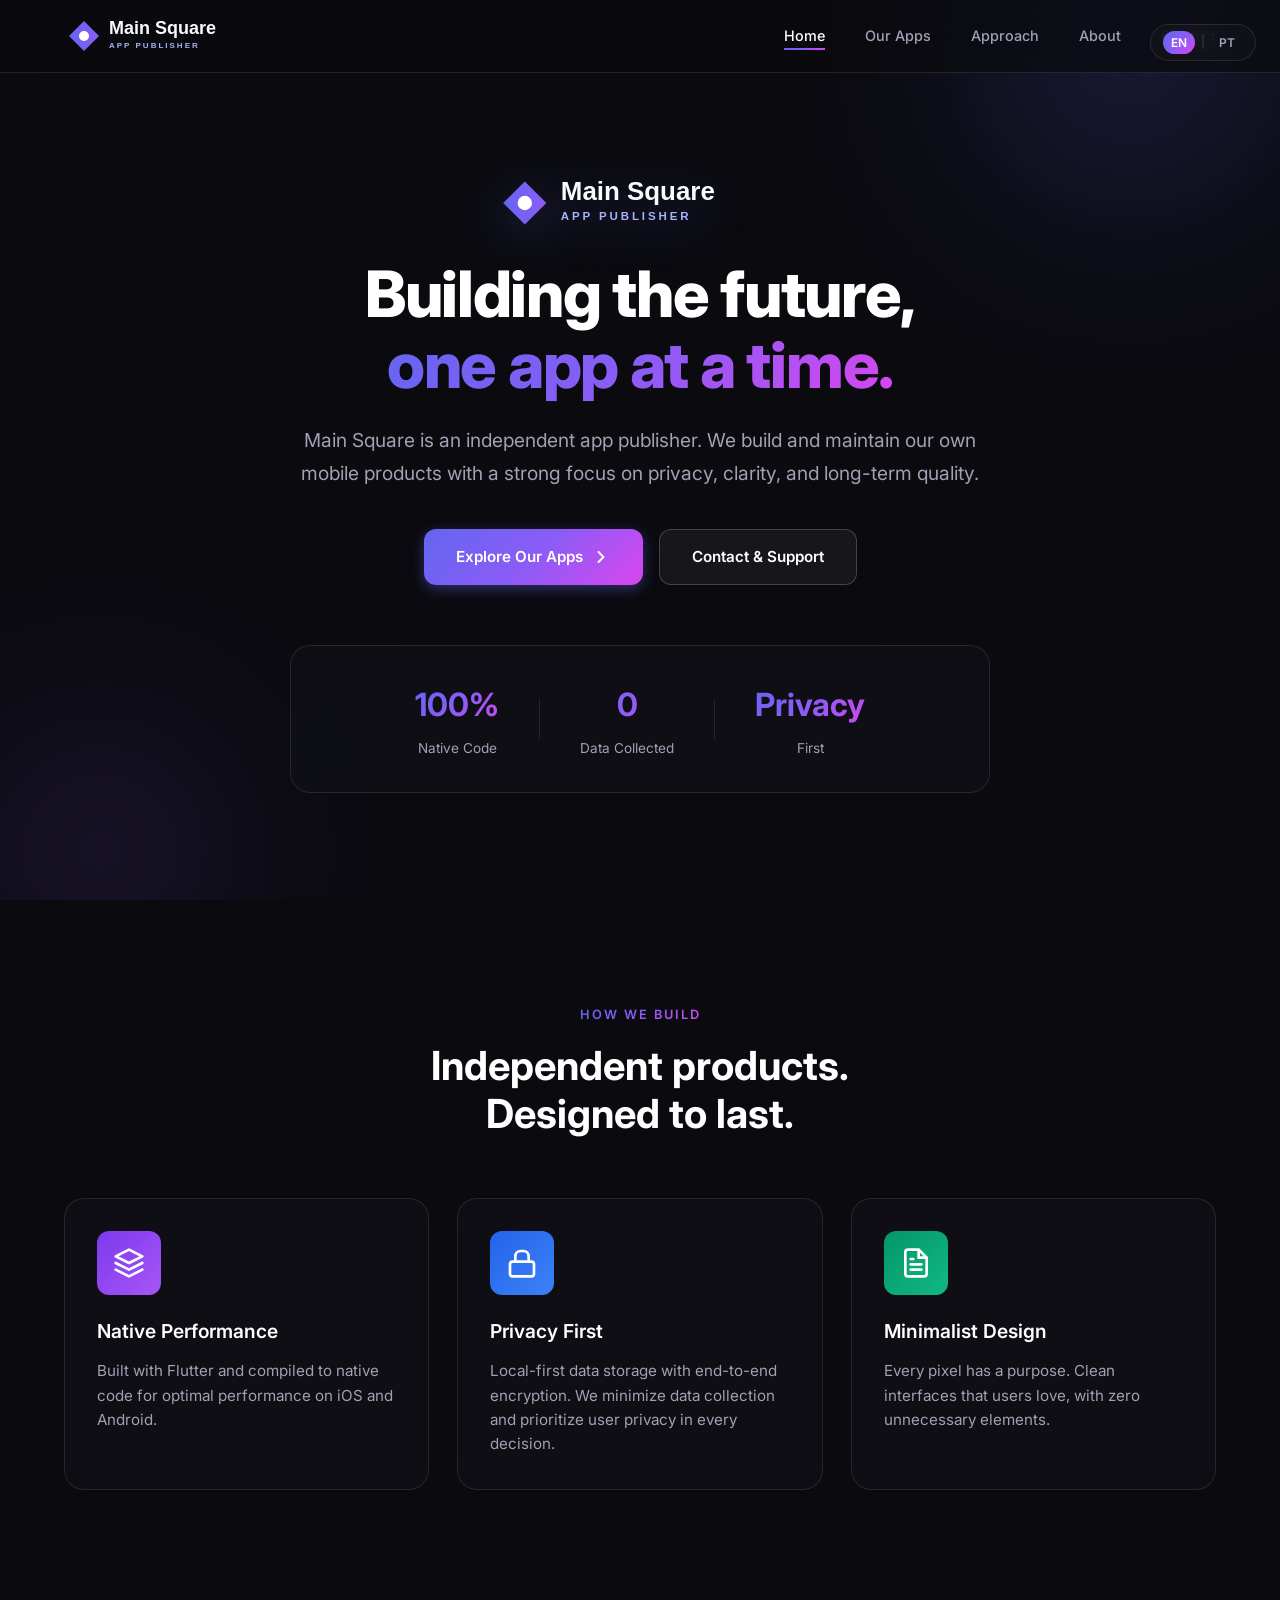
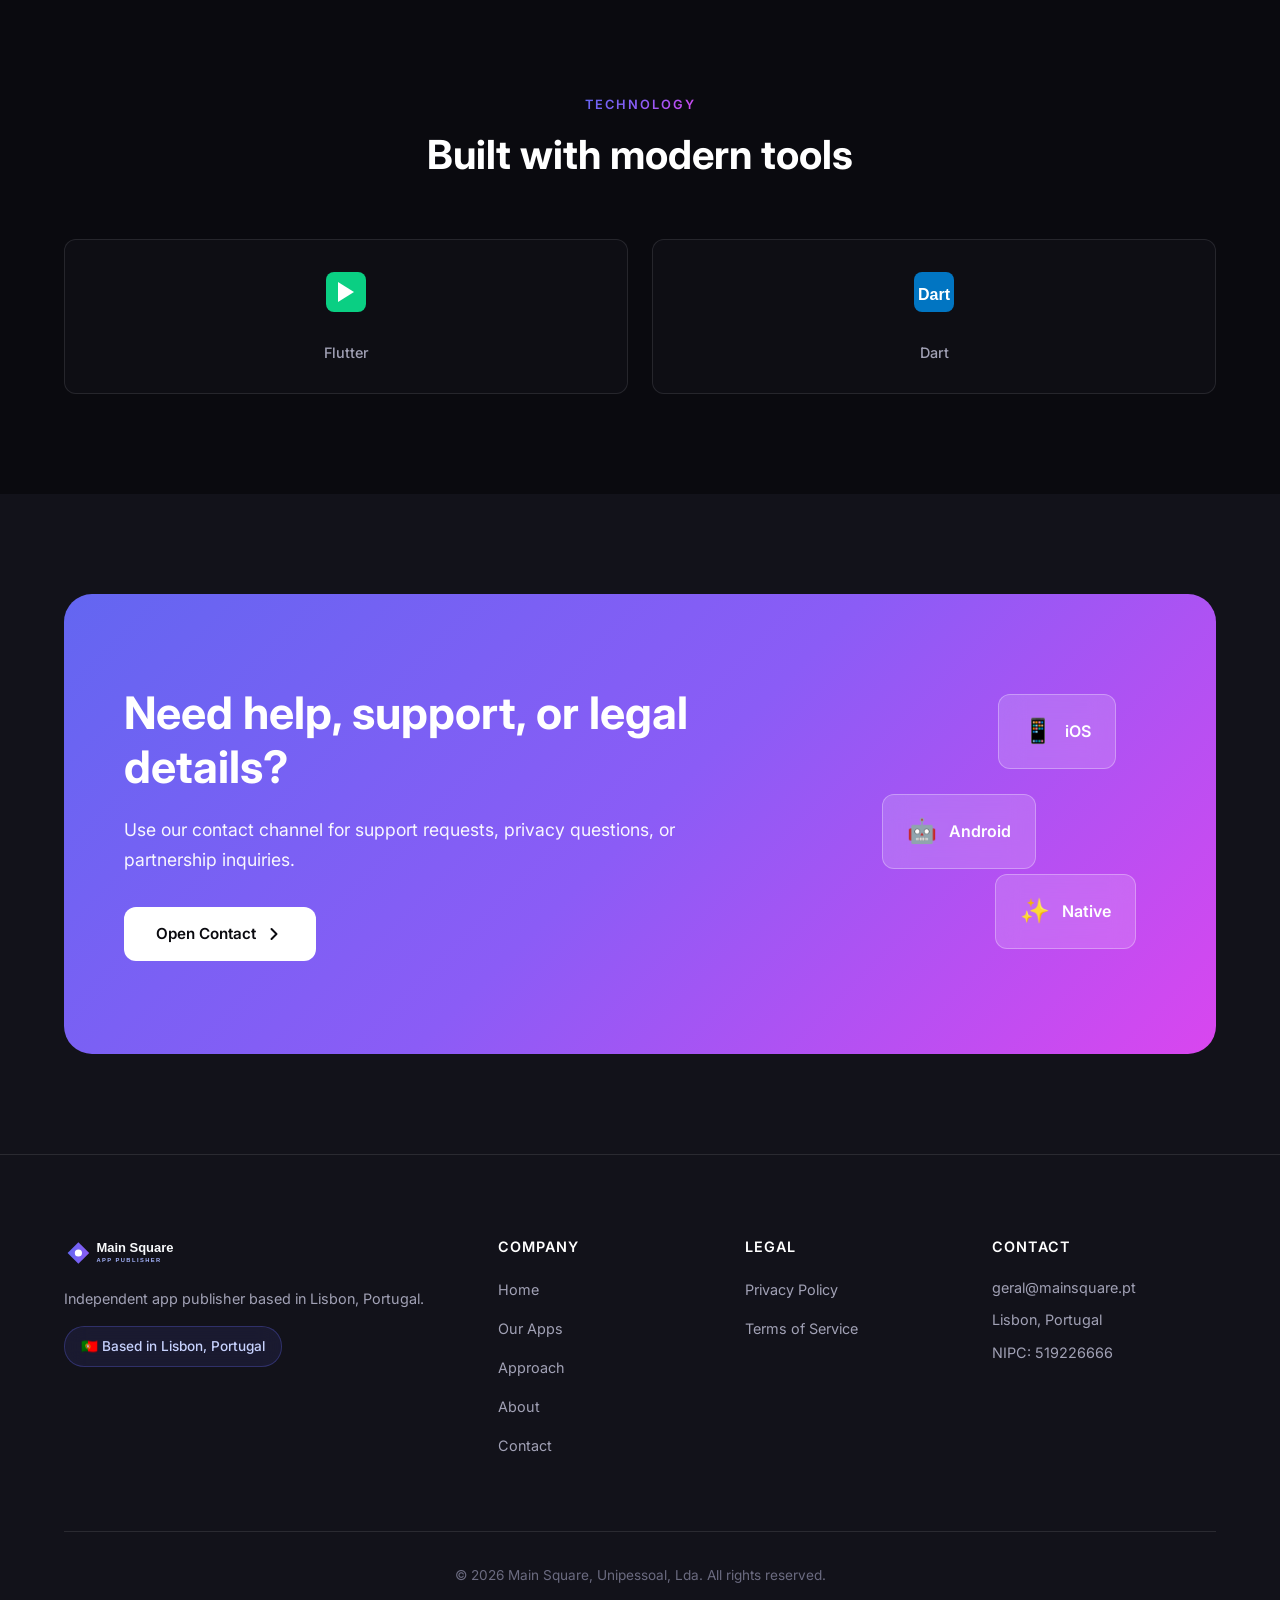
==== index.html @ bd737f6e "Fix homepage accuracy: relocate Lisboa badge to footer, update to Flutter tech stack, revise privacy" ====
<!DOCTYPE html>
<html lang="en">
<head>
    <meta charset="UTF-8">
    <meta name="viewport" content="width=device-width, initial-scale=1.0">
    <meta name="description" content="Main Square — Independent app publisher based in Portugal, creating mobile apps for iOS and Android.">
    <title>Main Square — Mobile Software Studio</title>
    <link rel="stylesheet" href="css/style.css">
    <link rel="preconnect" href="https://fonts.googleapis.com">
    <link rel="preconnect" href="https://fonts.gstatic.com" crossorigin>
    <link href="https://fonts.googleapis.com/css2?family=Inter:wght@300;400;500;600;700;800;900&display=swap" rel="stylesheet">
    <link rel="icon" type="image/svg+xml" href="assets/favicon.svg">
</head>
<body>
    <!-- Language Toggle -->
    <div id="lang-toggle" class="lang-toggle">
        <button id="btn-en" class="lang-btn active" onclick="setLang('en')">EN</button>
        <span class="lang-sep">|</span>
        <button id="btn-pt" class="lang-btn" onclick="setLang('pt')">PT</button>
    </div>

    <!-- Navigation -->
    <nav id="navbar" class="navbar">
        <div class="nav-container">
            <a href="index.html" class="nav-logo">
                <img src="assets/logo.svg" alt="Main Square" class="logo-img">
            </a>
            <button class="nav-menu-btn" id="navMenuBtn" aria-label="Toggle menu">
                <span></span><span></span><span></span>
            </button>
            <ul class="nav-links" id="navLinks">
                <li><a href="index.html" class="active" data-en="Home" data-pt="Início">Home</a></li>
                <li><a href="apps.html" data-en="Our Apps" data-pt="Aplicações">Our Apps</a></li>
                <li><a href="services.html" data-en="Approach" data-pt="Abordagem">Approach</a></li>
                <li><a href="about.html" data-en="About" data-pt="Sobre">About</a></li>
                <li><a href="contact.html" data-en="Contact" data-pt="Contacto">Contact</a></li>
            </ul>
        </div>
    </nav>

    <!-- Hero Section -->
    <section class="hero">
        <div class="hero-bg">
            <div class="gradient-orb orb-1"></div>
            <div class="gradient-orb orb-2"></div>
            <div class="gradient-mesh"></div>
        </div>
        <div class="container hero-container">
            <div class="hero-content">
                <div class="hero-brand">
                    <img src="assets/logo.svg" alt="Main Square">
                </div>
                <h1 class="hero-title">
                    <span data-en="Building the future," data-pt="Construímos o futuro,">Building the future,</span><br>
                    <span class="gradient-text" data-en="one app at a time." data-pt="uma app de cada vez.">one app at a time.</span>
                </h1>
                <p class="hero-subtitle" data-en="Main Square is an independent app publisher. We build and maintain our own mobile products with a strong focus on privacy, clarity, and long-term quality." data-pt="A Main Square é uma publicadora independente de aplicações. Criamos e mantemos os nossos próprios produtos mobile com foco em privacidade, clareza e qualidade a longo prazo.">Main Square is an independent app publisher. We build and maintain our own mobile products with a strong focus on privacy, clarity, and long-term quality.</p>
                <div class="hero-cta">
                    <a href="apps.html" class="btn btn-primary">
                        <span data-en="Explore Our Apps" data-pt="Ver Aplicações">Explore Our Apps</span>
                        <svg width="20" height="20" viewBox="0 0 20 20" fill="none">
                            <path d="M7.5 15L12.5 10L7.5 5" stroke="currentColor" stroke-width="2" stroke-linecap="round" stroke-linejoin="round"/>
                        </svg>
                    </a>
                    <a href="contact.html" class="btn btn-secondary" data-en="Contact & Support" data-pt="Contacto e Suporte">Contact & Support</a>
                </div>
                <div class="hero-stats">
                    <div class="stat-item">
                        <div class="stat-number">100%</div>
                        <div class="stat-label" data-en="Native Code" data-pt="Código Nativo">Native Code</div>
                    </div>
                    <div class="stat-divider"></div>
                    <div class="stat-item">
                        <div class="stat-number">0</div>
                        <div class="stat-label" data-en="Data Collected" data-pt="Dados Recolhidos">Data Collected</div>
                    </div>
                    <div class="stat-divider"></div>
                    <div class="stat-item">
                        <div class="stat-number" data-en="Privacy" data-pt="Privacidade">Privacy</div>
                        <div class="stat-label" data-en="First" data-pt="Primeiro">First</div>
                    </div>
                </div>
            </div>
        </div>
    </section>

    <!-- Why Main Square Section -->
    <section class="section why-section">
        <div class="container">
            <div class="section-header center">
                <div class="section-tag" data-en="How We Build" data-pt="Como Construímos">How We Build</div>
                <h2 data-en="Independent products.<br>Designed to last." data-pt="Produtos independentes.<br>Feitos para durar.">Independent products.<br>Designed to last.</h2>
            </div>
            <div class="features-grid">
                <div class="feature-card">
                    <div class="feature-icon gradient-purple">
                        <svg width="32" height="32" viewBox="0 0 24 24" fill="none">
                            <path d="M12 2L2 7L12 12L22 7L12 2Z" stroke="currentColor" stroke-width="2" stroke-linecap="round" stroke-linejoin="round"/>
                            <path d="M2 17L12 22L22 17" stroke="currentColor" stroke-width="2" stroke-linecap="round" stroke-linejoin="round"/>
                            <path d="M2 12L12 17L22 12" stroke="currentColor" stroke-width="2" stroke-linecap="round" stroke-linejoin="round"/>
                        </svg>
                    </div>
                    <h3 data-en="Native Performance" data-pt="Desempenho Nativo">Native Performance</h3>
                    <p data-en="Built with Flutter and compiled to native code for optimal performance on iOS and Android." data-pt="Construído com Flutter e compilado para código nativo com desempenho ideal em iOS e Android.">Built with Flutter and compiled to native code for optimal performance on iOS and Android.</p>
                </div>
                <div class="feature-card">
                    <div class="feature-icon gradient-blue">
                        <svg width="32" height="32" viewBox="0 0 24 24" fill="none">
                            <rect x="3" y="11" width="18" height="11" rx="2" stroke="currentColor" stroke-width="2"/>
                            <path d="M7 11V7C7 4.79086 8.79086 3 11 3H13C15.2091 3 17 4.79086 17 7V11" stroke="currentColor" stroke-width="2"/>
                        </svg>
                    </div>
                    <h3 data-en="Privacy First" data-pt="Privacidade Primeiro">Privacy First</h3>
                    <p data-en="Local-first data storage with end-to-end encryption. We minimize data collection and prioritize user privacy in every decision." data-pt="Armazenamento local com encriptação ponta-a-ponta. Minimizamos a recolha de dados e priorizamos a privacidade em cada decisão.">Local-first data storage with end-to-end encryption. We minimize data collection and prioritize user privacy in every decision.</p>
                </div>
                <div class="feature-card">
                    <div class="feature-icon gradient-green">
                        <svg width="32" height="32" viewBox="0 0 24 24" fill="none">
                            <path d="M14 2H6C4.89543 2 4 2.89543 4 4V20C4 21.1046 4.89543 22 6 22H18C19.1046 22 20 21.1046 20 20V8L14 2Z" stroke="currentColor" stroke-width="2"/>
                            <path d="M14 2V8H20" stroke="currentColor" stroke-width="2"/>
                            <path d="M16 13H8" stroke="currentColor" stroke-width="2" stroke-linecap="round"/>
                            <path d="M16 17H8" stroke="currentColor" stroke-width="2" stroke-linecap="round"/>
                            <path d="M10 9H8" stroke="currentColor" stroke-width="2" stroke-linecap="round"/>
                        </svg>
                    </div>
                    <h3 data-en="Minimalist Design" data-pt="Design Minimalista">Minimalist Design</h3>
                    <p data-en="Every pixel has a purpose. Clean interfaces that users love, with zero unnecessary elements." data-pt="Cada pixel tem um propósito. Interfaces limpas que os utilizadores adoram, sem elementos desnecessários.">Every pixel has a purpose. Clean interfaces that users love, with zero unnecessary elements.</p>
                </div>
            </div>
        </div>
    </section>

    <!-- Tech Stack Section -->
    <section class="section tech-section">
        <div class="container">
            <div class="section-header center">
                <div class="section-tag" data-en="Technology" data-pt="Tecnologia">Technology</div>
                <h2 data-en="Built with modern tools" data-pt="Construído com ferramentas modernas">Built with modern tools</h2>
            </div>
            <div class="tech-grid">
                <div class="tech-item">
                    <div class="tech-logo">
                        <svg width="48" height="48" viewBox="0 0 48 48" fill="none">
                            <rect x="4" y="4" width="40" height="40" rx="8" fill="#0ACF83"/>
                            <path d="M16 14L32 24L16 34V14Z" fill="white"/>
                        </svg>
                    </div>
                    <div class="tech-name">Flutter</div>
                </div>
                <div class="tech-item">
                    <div class="tech-logo">
                        <svg width="48" height="48" viewBox="0 0 48 48" fill="none">
                            <rect x="4" y="4" width="40" height="40" rx="8" fill="#0175C2"/>
                            <text x="24" y="32" font-family="sans-serif" font-size="16" font-weight="bold" fill="white" text-anchor="middle">Dart</text>
                        </svg>
                    </div>
                    <div class="tech-name">Dart</div>
                </div>
            </div>
        </div>
    </section>

    <!-- CTA Section -->
    <section class="section cta-section">
        <div class="container">
            <div class="cta-card">
                <div class="cta-content">
                    <h2 data-en="Need help, support, or legal details?" data-pt="Precisa de ajuda, suporte ou informação legal?">Need help, support, or legal details?</h2>
                    <p data-en="Use our contact channel for support requests, privacy questions, or partnership inquiries." data-pt="Use o nosso contacto para pedidos de suporte, questões de privacidade ou propostas de parceria.">Use our contact channel for support requests, privacy questions, or partnership inquiries.</p>
                    <a href="contact.html" class="btn btn-white">
                        <span data-en="Open Contact" data-pt="Abrir Contacto">Open Contact</span>
                        <svg width="20" height="20" viewBox="0 0 20 20" fill="none">
                            <path d="M7.5 15L12.5 10L7.5 5" stroke="currentColor" stroke-width="2" stroke-linecap="round" stroke-linejoin="round"/>
                        </svg>
                    </a>
                </div>
                <div class="cta-visual">
                    <div class="floating-card card-1">
                        <div class="card-icon">📱</div>
                        <div class="card-text">iOS</div>
                    </div>
                    <div class="floating-card card-2">
                        <div class="card-icon">🤖</div>
                        <div class="card-text">Android</div>
                    </div>
                    <div class="floating-card card-3">
                        <div class="card-icon">✨</div>
                        <div class="card-text">Native</div>
                    </div>
                </div>
            </div>
        </div>
    </section>

    <!-- Footer -->
    <footer class="footer">
        <div class="container">
            <div class="footer-grid">
                <div class="footer-brand">
                    <img src="assets/logo.svg" alt="Main Square" class="footer-logo">
                    <p data-en="Independent app publisher based in Lisbon, Portugal." data-pt="Editora independente de aplicações com sede em Lisboa, Portugal.">Independent app publisher based in Lisbon, Portugal.</p>
                    <div class="hero-badge" style="margin-top: 1rem; display: inline-block;" data-en="🇵🇹 Based in Lisbon, Portugal" data-pt="🇵🇹 Sediado em Lisboa, Portugal">🇵🇹 Based in Lisbon, Portugal</div>
                </div>
                <div class="footer-links">
                    <h4 data-en="Company" data-pt="Empresa">Company</h4>
                    <ul>
                        <li><a href="index.html" data-en="Home" data-pt="Início">Home</a></li>
                        <li><a href="apps.html" data-en="Our Apps" data-pt="Aplicações">Our Apps</a></li>
                        <li><a href="services.html" data-en="Approach" data-pt="Abordagem">Approach</a></li>
                        <li><a href="about.html" data-en="About" data-pt="Sobre">About</a></li>
                        <li><a href="contact.html" data-en="Contact" data-pt="Contacto">Contact</a></li>
                    </ul>
                </div>
                <div class="footer-links">
                    <h4 data-en="Legal" data-pt="Legal">Legal</h4>
                    <ul>
                        <li><a href="privacy.html" data-en="Privacy Policy" data-pt="Política de Privacidade">Privacy Policy</a></li>
                        <li><a href="terms.html" data-en="Terms of Service" data-pt="Termos de Serviço">Terms of Service</a></li>
                    </ul>
                </div>
                <div class="footer-contact">
                    <h4 data-en="Contact" data-pt="Contacto">Contact</h4>
                    <p><a href="mailto:geral@mainsquare.pt">geral@mainsquare.pt</a></p>
                    <p data-en="Lisbon, Portugal" data-pt="Lisboa, Portugal">Lisbon, Portugal</p>
                    <p>NIPC: 519226666</p>
                </div>
            </div>
            <div class="footer-bottom">
                <p>&copy; 2026 Main Square, Unipessoal, Lda. <span data-en="All rights reserved." data-pt="Todos os direitos reservados.">All rights reserved.</span></p>
            </div>
        </div>
    </footer>

    <script src="js/main.js"></script>
</body>
</html>
---- css/style.css ----
/* ==============================================
   Main Square — Modern Tech Design
   ============================================== */

/* --- Reset & Base --- */
*, *::before, *::after {
    margin: 0;
    padding: 0;
    box-sizing: border-box;
}

:root {
    /* Colors - Modern Tech Palette */
    --color-bg: #0a0a0f;
    --color-surface: #12121a;
    --color-surface-hover: #1a1a28;
    --color-text: #ffffff;
    --color-text-secondary: #a1a1b5;
    --color-text-muted: #6b6b80;
    
    /* Gradients */
    --gradient-primary: linear-gradient(135deg, #6366f1 0%, #8b5cf6 50%, #d946ef 100%);
    --gradient-secondary: linear-gradient(135deg, #3b82f6 0%, #8b5cf6 100%);
    --gradient-purple: linear-gradient(135deg, #7c3aed 0%, #a855f7 100%);
    --gradient-blue: linear-gradient(135deg, #2563eb 0%, #3b82f6 100%);
    --gradient-green: linear-gradient(135deg, #059669 0%, #10b981 100%);
    --gradient-orange: linear-gradient(135deg, #ea580c 0%, #f97316 100%);
    
    /* Effects */
    --shadow-sm: 0 1px 2px 0 rgba(0, 0, 0, 0.5);
    --shadow-md: 0 4px 6px -1px rgba(0, 0, 0, 0.6), 0 2px 4px -1px rgba(0, 0, 0, 0.5);
    --shadow-lg: 0 10px 15px -3px rgba(0, 0, 0, 0.7), 0 4px 6px -2px rgba(0, 0, 0, 0.5);
    --shadow-xl: 0 20px 25px -5px rgba(0, 0, 0, 0.8), 0 10px 10px -5px rgba(0, 0, 0, 0.5);
    --shadow-glow: 0 0 20px rgba(99, 102, 241, 0.4);
    
    /* Border radius */
    --radius-sm: 8px;
    --radius-md: 12px;
    --radius-lg: 20px;
    --radius-xl: 28px;
    
    /* Transitions */
    --transition: 0.3s cubic-bezier(0.4, 0, 0.2, 1);
    --transition-slow: 0.5s cubic-bezier(0.4, 0, 0.2, 1);
}

html {
    scroll-behavior: smooth;
    font-size: 16px;
}

body {
    font-family: 'Inter', -apple-system, BlinkMacSystemFont, 'Segoe UI', sans-serif;
    background-color: var(--color-bg);
    color: var(--color-text);
    line-height: 1.7;
    -webkit-font-smoothing: antialiased;
    -moz-osx-font-smoothing: grayscale;
    overflow-x: hidden;
}

a {
    color: inherit;
    text-decoration: none;
    transition: var(--transition);
}

img {
    max-width: 100%;
    display: block;
}

ul {
    list-style: none;
}

.container {
    max-width: 1200px;
    margin: 0 auto;
    padding: 0 24px;
}

/* --- Language Toggle --- */
.lang-toggle {
    position: fixed;
    top: 24px;
    right: 24px;
    z-index: 1001;
    display: flex;
    align-items: center;
    gap: 6px;
    background: rgba(18, 18, 26, 0.8);
    backdrop-filter: blur(12px);
    -webkit-backdrop-filter: blur(12px);
    padding: 6px 12px;
    border-radius: 20px;
    border: 1px solid rgba(255, 255, 255, 0.1);
}

.lang-btn {
    background: none;
    border: none;
    font-family: 'Inter', sans-serif;
    font-size: 0.75rem;
    font-weight: 600;
    color: var(--color-text-secondary);
    cursor: pointer;
    padding: 4px 8px;
    border-radius: 12px;
    transition: var(--transition);
}

.lang-btn.active {
    color: #ffffff;
    background: var(--gradient-primary);
}

.lang-btn:hover:not(.active) {
    color: #ffffff;
}

.lang-sep {
    color: rgba(255, 255, 255, 0.2);
    font-size: 0.75rem;
}

/* --- Navbar --- */
.navbar {
    position: fixed;
    top: 0;
    left: 0;
    right: 0;
    z-index: 1000;
    background: rgba(10, 10, 15, 0.7);
    backdrop-filter: blur(20px);
    -webkit-backdrop-filter: blur(20px);
    border-bottom: 1px solid rgba(255, 255, 255, 0.1);
    transition: var(--transition);
}

.navbar.scrolled {
    background: rgba(10, 10, 15, 0.95);
    box-shadow: var(--shadow-md);
}

.nav-container {
    max-width: 1200px;
    margin: 0 auto;
    padding: 0 24px;
    display: flex;
    align-items: center;
    justify-content: space-between;
    height: 72px;
}

.nav-logo {
    display: flex;
    align-items: center;
}

.logo-img {
    height: 50px;
    width: auto;
}

.nav-links {
    display: flex;
    gap: 40px;
    align-items: center;
}

.nav-links a {
    font-size: 0.9rem;
    font-weight: 500;
    color: var(--color-text-secondary);
    position: relative;
    transition: var(--transition);
}

.nav-links a:hover,
.nav-links a.active {
    color: #ffffff;
}

.nav-links a::after {
    content: '';
    position: absolute;
    bottom: -6px;
    left: 0;
    width: 0;
    height: 2px;
    background: var(--gradient-primary);
    transition: var(--transition);
}

.nav-links a:hover::after,
.nav-links a.active::after {
    width: 100%;
}

.nav-menu-btn {
    display: none;
    flex-direction: column;
    gap: 5px;
    background: none;
    border: none;
    cursor: pointer;
    padding: 8px;
}

.nav-menu-btn span {
    width: 24px;
    height: 2px;
    background: var(--color-text);
    border-radius: 2px;
    transition: var(--transition);
}

/* --- Hero Section --- */
.hero {
    min-height: 100vh;
    display: flex;
    align-items: center;
    justify-content: center;
    position: relative;
    padding: 140px 0 80px;
    overflow: hidden;
}

.hero-bg {
    position: absolute;
    top: 0;
    left: 0;
    right: 0;
    bottom: 0;
    z-index: 0;
    overflow: hidden;
}

.gradient-orb {
    position: absolute;
    border-radius: 50%;
    filter: blur(80px);
    opacity: 0.6;
    animation: float 20s ease-in-out infinite;
}

.orb-1 {
    width: 500px;
    height: 500px;
    background: radial-gradient(circle, rgba(99, 102, 241, 0.4) 0%, transparent 70%);
    top: -200px;
    right: -100px;
}

.orb-2 {
    width: 400px;
    height: 400px;
    background: radial-gradient(circle, rgba(139, 92, 246, 0.3) 0%, transparent 70%);
    bottom: -150px;
    left: -100px;
    animation-delay: -10s;
}

@keyframes float {
    0%, 100% { transform: translate(0, 0); }
    25% { transform: translate(30px, -30px); }
    50% { transform: translate(-20px, 20px); }
    75% { transform: translate(20px, 10px); }
}

.gradient-mesh {
    position: absolute;
    inset: 0;
    background-image:
        linear-gradient(90deg, rgba(99, 102, 241, 0.03) 1px, transparent 1px),
        linear-gradient(rgba(99, 102, 241, 0.03) 1px, transparent 1px);
    background-size: 50px 50px;
    mask-image: radial-gradient(ellipse 80% 50% at 50% 50%, black, transparent);
    -webkit-mask-image: radial-gradient(ellipse 80% 50% at 50% 50%, black, transparent);
}

.hero-container {
    position: relative;
    z-index: 1;
}

.hero-content {
    max-width: 800px;
    margin: 0 auto;
    text-align: center;
}

.hero-brand {
    margin-bottom: 20px;
}

.hero-brand img {
    height: 72px;
    width: auto;
    margin: 0 auto;
    filter: drop-shadow(0 10px 24px rgba(99, 102, 241, 0.35));
}

.hero-badge {
    display: inline-block;
    font-size: 0.85rem;
    font-weight: 500;
    padding: 8px 16px;
    background: rgba(99, 102, 241, 0.1);
    border: 1px solid rgba(99, 102, 241, 0.3);
    border-radius: 20px;
    color: #c7d2fe;
    margin-bottom: 24px;
    backdrop-filter: blur(12px);
}

.hero-title {
    font-size: 4rem;
    font-weight: 800;
    line-height: 1.1;
    margin-bottom: 24px;
    letter-spacing: -0.02em;
}

.gradient-text {
    background: var(--gradient-primary);
    -webkit-background-clip: text;
    -webkit-text-fill-color: transparent;
    background-clip: text;
}

.hero-subtitle {
    font-size: 1.2rem;
    color: var(--color-text-secondary);
    line-height: 1.7;
    margin-bottom: 40px;
    max-width: 700px;
    margin-left: auto;
    margin-right: auto;
}

.hero-cta {
    display: flex;
    gap: 16px;
    justify-content: center;
    flex-wrap: wrap;
    margin-bottom: 60px;
}

.hero-stats {
    display: flex;
    align-items: center;
    justify-content: center;
    gap: 40px;
    padding: 32px;
    background: rgba(18, 18, 26, 0.5);
    border: 1px solid rgba(255, 255, 255, 0.1);
    border-radius: var(--radius-lg);
    backdrop-filter: blur(12px);
}

.stat-item {
    text-align: center;
}

.stat-number {
    font-size: 2rem;
    font-weight: 700;
    background: var(--gradient-primary);
    -webkit-background-clip: text;
    -webkit-text-fill-color: transparent;
    background-clip: text;
    margin-bottom: 4px;
}

.stat-label {
    font-size: 0.85rem;
    color: var(--color-text-secondary);
}

.stat-divider {
    width: 1px;
    height: 40px;
    background: rgba(255, 255, 255, 0.1);
}

/* --- Buttons --- */
.btn {
    display: inline-flex;
    align-items: center;
    justify-content: center;
    gap: 8px;
    padding: 14px 32px;
    font-family: 'Inter', sans-serif;
    font-size: 0.95rem;
    font-weight: 600;
    border-radius: var(--radius-md);
    transition: var(--transition);
    cursor: pointer;
    border: none;
    text-align: center;
}

.btn-primary {
    background: var(--gradient-primary);
    color: #ffffff;
    box-shadow: 0 4px 14px 0 rgba(99, 102, 241, 0.4);
}

.btn-primary:hover {
    transform: translateY(-2px);
    box-shadow: 0 6px 20px 0 rgba(99, 102, 241, 0.5);
}

.btn-secondary {
    background: rgba(255, 255, 255, 0.05);
    color: #ffffff;
    border: 1px solid rgba(255, 255, 255, 0.2);
}

.btn-secondary:hover {
    background: rgba(255, 255, 255, 0.1);
    border-color: rgba(255, 255, 255, 0.3);
}

.btn-white {
    background: #ffffff;
    color: var(--color-bg);
}

.btn-white:hover {
    transform: translateY(-2px);
    box-shadow: var(--shadow-lg);
}

/* --- Section --- */
.section {
    padding: 100px 0;
    position: relative;
}

.section-header {
    margin-bottom: 60px;
}

.section-header.center {
    text-align: center;
}

.section-tag {
    display: inline-block;
    font-size: 0.8rem;
    font-weight: 600;
    text-transform: uppercase;
    letter-spacing: 2px;
    background: var(--gradient-primary);
    -webkit-background-clip: text;
    -webkit-text-fill-color: transparent;
    background-clip: text;
    margin-bottom: 16px;
}

.section-header h2 {
    font-size: 2.5rem;
    font-weight: 700;
    line-height: 1.2;
    margin-bottom: 16px;
}

.section-header.center h2 {
    max-width: 700px;
    margin-left: auto;
    margin-right: auto;
}

.section-header p {
    font-size: 1.1rem;
    color: var(--color-text-secondary);
    max-width: 600px;
}

.section-header.center p {
    margin-left: auto;
    margin-right: auto;
}

/* --- Features Grid --- */
.features-grid {
    display: grid;
    grid-template-columns: repeat(auto-fit, minmax(280px, 1fr));
    gap: 28px;
}

.feature-card {
    padding: 32px;
    background: rgba(18, 18, 26, 0.5);
    border: 1px solid rgba(255, 255, 255, 0.1);
    border-radius: var(--radius-lg);
    transition: var(--transition);
    backdrop-filter: blur(12px);
}

.feature-card:hover {
    transform: translateY(-4px);
    border-color: rgba(99, 102, 241, 0.5);
    box-shadow: var(--shadow-glow);
}

.feature-icon {
    width: 64px;
    height: 64px;
    border-radius: var(--radius-md);
    display: flex;
    align-items: center;
    justify-content: center;
    margin-bottom: 20px;
    color: #ffffff;
}

.gradient-purple { background: var(--gradient-purple); }
.gradient-blue { background: var(--gradient-blue); }
.gradient-green { background: var(--gradient-green); }
.gradient-orange { background: var(--gradient-orange); }

.feature-card h3 {
    font-size: 1.2rem;
    font-weight: 600;
    margin-bottom: 12px;
}

.feature-card p {
    font-size: 0.95rem;
    color: var(--color-text-secondary);
    line-height: 1.6;
}

/* --- Tech Grid --- */
.tech-grid {
    display: grid;
    grid-template-columns: repeat(auto-fit, minmax(140px, 1fr));
    gap: 24px;
}

.tech-item {
    padding: 28px;
    background: rgba(18, 18, 26, 0.5);
    border: 1px solid rgba(255, 255, 255, 0.1);
    border-radius: var(--radius-md);
    text-align: center;
    transition: var(--transition);
}

.tech-item:hover {
    transform: translateY(-4px);
    border-color: rgba(99, 102, 241, 0.5);
}

.tech-logo {
    margin-bottom: 16px;
}

.tech-name {
    font-size: 0.9rem;
    font-weight: 500;
    color: var(--color-text-secondary);
}

/* --- CTA Section --- */
.cta-section {
    background: var(--color-surface);
}

.cta-card {
    padding: 80px 60px;
    background: var(--gradient-primary);
    border-radius: var(--radius-xl);
    display: grid;
    grid-template-columns: 1.5fr 1fr;
    gap: 60px;
    align-items: center;
    position: relative;
    overflow: hidden;
}

.cta-content h2 {
    font-size: 2.8rem;
    font-weight: 700;
    margin-bottom: 20px;
    line-height: 1.2;
}

.cta-content p {
    font-size: 1.1rem;
    margin-bottom: 32px;
    opacity: 0.95;
}

.cta-visual {
    position: relative;
    height: 300px;
}

.floating-card {
    position: absolute;
    padding: 16px 24px;
    background: rgba(255, 255, 255, 0.15);
    border: 1px solid rgba(255, 255, 255, 0.3);
    border-radius: var(--radius-md);
    backdrop-filter: blur(12px);
    display: flex;
    align-items: center;
    gap: 12px;
    animation: float 6s ease-in-out infinite;
}

.floating-card.card-1 {
    top: 20px;
    right: 40px;
}

.floating-card.card-2 {
    top: 120px;
    right: 120px;
    animation-delay: -2s;
}

.floating-card.card-3 {
    top: 200px;
    right: 20px;
    animation-delay: -4s;
}

.card-icon {
    font-size: 1.5rem;
}

.card-text {
    font-weight: 600;
    color: #ffffff;
}

/* --- Page Header --- */
.page-header {
    padding: 160px 0 80px;
    text-align: center;
    position: relative;
}

.page-header::before {
    content: '';
    position: absolute;
    top: 0;
    left: 50%;
    transform: translateX(-50%);
    width: 600px;
    height: 600px;
    background: radial-gradient(circle, rgba(99, 102, 241, 0.15) 0%, transparent 70%);
    filter: blur(60px);
    z-index: 0;
}

.header-content {
    position: relative;
    z-index: 1;
    max-width: 800px;
    margin: 0 auto;
}

.header-content h1 {
    font-size: 3.5rem;
    font-weight: 800;
    line-height: 1.1;
    margin-bottom: 24px;
    letter-spacing: -0.02em;
}

.header-content p {
    font-size: 1.2rem;
    color: var(--color-text-secondary);
    line-height: 1.7;
}

/* --- App Showcase --- */
.app-showcase {
    display: grid;
    grid-template-columns: 1.2fr 1fr;
    gap: 60px;
    padding: 60px;
    background: rgba(18, 18, 26, 0.5);
    border: 1px solid rgba(255, 255, 255, 0.1);
    border-radius: var(--radius-xl);
    align-items: center;
}

.app-showcase.featured {
    border: 2px solid rgba(99, 102, 241, 0.3);
}

.app-badge {
    display: inline-block;
    font-size: 0.75rem;
    font-weight: 600;
    text-transform: uppercase;
    letter-spacing: 1.5px;
    padding: 6px 16px;
    background: var(--gradient-primary);
    color: #ffffff;
    border-radius: 20px;
    margin-bottom: 24px;
}

.app-header {
    display: flex;
    align-items: center;
    gap: 20px;
    margin-bottom: 20px;
}

.app-icon-large {
    font-size: 3.5rem;
}

.app-header h2 {
    font-size: 2.2rem;
    font-weight: 700;
    margin-bottom: 4px;
}

.app-tagline {
    font-size: 1rem;
    color: var(--color-text-secondary);
}

.app-description {
    font-size: 1.05rem;
    color: var(--color-text-secondary);
    line-height: 1.7;
    margin-bottom: 28px;
}

.app-features-list {
    display: flex;
    flex-direction: column;
    gap: 14px;
    margin-bottom: 28px;
}

.feature-item {
    display: flex;
    align-items: start;
    gap: 12px;
}

.feature-item svg {
    flex-shrink: 0;
    margin-top: 2px;
}

.feature-item span {
    font-size: 0.95rem;
    color: var(--color-text-secondary);
}

.app-platforms {
    display: flex;
    gap: 12px;
    margin-bottom: 24px;
}

.platform-pill {
    display: flex;
    align-items: center;
    gap: 8px;
    padding: 10px 20px;
    background: rgba(255, 255, 255, 0.05);
    border: 1px solid rgba(255, 255, 255, 0.1);
    border-radius: 20px;
    font-size: 0.9rem;
    font-weight: 500;
}

.app-status {
    margin-bottom: 28px;
}

.status-badge {
    display: inline-flex;
    align-items: center;
    gap: 8px;
    padding: 8px 16px;
    background: rgba(34, 197, 94, 0.1);
    border: 1px solid rgba(34, 197, 94, 0.3);
    border-radius: 20px;
    font-size: 0.85rem;
    font-weight: 500;
    color: #6ee7b7;
    margin-bottom: 8px;
}

.status-badge.in-development {
    background: rgba(234, 179, 8, 0.1);
    border-color: rgba(234, 179, 8, 0.3);
    color: #fde047;
}

.status-dot {
    width: 8px;
    height: 8px;
    border-radius: 50%;
    background: currentColor;
    animation: pulse 2s ease-in-out infinite;
}

@keyframes pulse {
    0%, 100% { opacity: 1; }
    50% { opacity: 0.5; }
}

.status-text {
    font-size: 0.9rem;
    color: var(--color-text-muted);
}

.app-cta {
    margin-top: 32px;
}

.app-real-preview {
    padding: 20px;
    background: rgba(18, 18, 26, 0.6);
    border: 1px solid rgba(255, 255, 255, 0.1);
    border-radius: var(--radius-lg);
}

.app-real-preview img {
    width: 100%;
    border-radius: var(--radius-md);
    border: 1px solid rgba(255, 255, 255, 0.12);
}

.app-preview-note {
    margin-top: 12px;
    font-size: 0.9rem;
    color: var(--color-text-muted);
}

.legal-links-grid {
    margin-top: 28px;
    display: grid;
    grid-template-columns: repeat(auto-fit, minmax(220px, 1fr));
    gap: 14px;
}

.legal-link-card {
    display: block;
    padding: 16px;
    background: rgba(255, 255, 255, 0.04);
    border: 1px solid rgba(255, 255, 255, 0.1);
    border-radius: 12px;
}

.legal-link-card:hover {
    border-color: rgba(139, 92, 246, 0.5);
    transform: translateY(-2px);
}

.legal-link-card strong {
    display: block;
    font-size: 0.95rem;
    margin-bottom: 4px;
}

.legal-link-card span {
    font-size: 0.82rem;
    color: var(--color-text-muted);
}

/* --- Phone Mockup 3D --- */
.phone-mockup-3d {
    position: relative;
    perspective: 1000px;
}

.phone-frame {
    width: 280px;
    height: 560px;
    background: #1a1a1a;
    border-radius: 36px;
    padding: 14px;
    box-shadow: 0 20px 50px rgba(0, 0, 0, 0.5), inset 0 0 0 2px rgba(255, 255, 255, 0.1);
    transform: rotateY(-10deg) rotateX(5deg);
    transition: transform 0.6s ease;
    position: relative;
}

.phone-frame:hover {
    transform: rotateY(-5deg) rotateX(2deg);
}

.phone-notch {
    position: absolute;
    top: 14px;
    left: 50%;
    transform: translateX(-50%);
    width: 100px;
    height: 28px;
    background: #1a1a1a;
    border-radius: 0 0 16px 16px;
    z-index: 2;
}

.phone-screen {
    width: 100%;
    height: 100%;
    background: linear-gradient(135deg, #1e293b 0%, #0f172a 100%);
    border-radius: 24px;
    overflow: hidden;
    padding: 40px 16px 16px;
}

.medstock-ui {
    height: 100%;
}

.ms-header-bar {
    display: flex;
    justify-content: space-between;
    align-items: center;
    margin-bottom: 24px;
}

.ms-title {
    color: #ffffff;
    font-weight: 700;
    font-size: 1.1rem;
}

.ms-icon-header {
    font-size: 1.4rem;
}

.ms-med-card {
    display: flex;
    align-items: center;
    gap: 14px;
    padding: 16px;
    background: rgba(255, 255, 255, 0.05);
    border: 1px solid rgba(255, 255, 255, 0.1);
    border-radius: 14px;
    margin-bottom: 12px;
}

.ms-pill-icon {
    width: 10px;
    height: 40px;
    border-radius: 5px;
}

.ms-pill-icon.green { background: linear-gradient(135deg, #10b981, #34d399); }
.ms-pill-icon.blue { background: linear-gradient(135deg, #3b82f6, #60a5fa); }
.ms-pill-icon.purple { background: linear-gradient(135deg, #8b5cf6, #a78bfa); }

.ms-med-info {
    flex: 1;
}

.ms-med-name {
    color: #ffffff;
    font-weight: 600;
    font-size: 0.9rem;
    margin-bottom: 4px;
}

.ms-med-dose {
    color: rgba(255, 255, 255, 0.5);
    font-size: 0.75rem;
}

.ms-status-ok,
.ms-status-warn {
    width: 30px;
    height: 30px;
    border-radius: 50%;
    display: flex;
    align-items: center;
    justify-content: center;
    font-size: 0.8rem;
    font-weight: 700;
}

.ms-status-ok {
    background: rgba(16, 185, 129, 0.2);
    color: #10b981;
}

.ms-status-warn {
    background: rgba(251, 146, 60, 0.2);
    color: #fb923c;
}

/* --- Coming Soon Section --- */
.coming-soon-grid {
    display: grid;
    grid-template-columns: repeat(auto-fit, minmax(280px, 1fr));
    gap: 28px;
}

.coming-soon-card {
    padding: 40px 32px;
    text-align: center;
    background: rgba(18, 18, 26, 0.3);
    border: 1px solid rgba(255, 255, 255, 0.05);
    border-radius: var(--radius-lg);
    transition: var(--transition);
}

.coming-soon-card:hover {
    border-color: rgba(255, 255, 255, 0.15);
    transform: translateY(-4px);
}

.coming-soon-icon {
    font-size: 3rem;
    margin-bottom: 20px;
}

.coming-soon-card h3 {
    font-size: 1.2rem;
    font-weight: 600;
    margin-bottom: 12px;
}

.coming-soon-card p {
    font-size: 0.95rem;
    color: var(--color-text-secondary);
}

/* --- CTA Section Alt --- */
.cta-section-alt {
    padding: 100px 0;
}

.cta-alt-content {
    text-align: center;
    padding: 80px 40px;
    background: rgba(18, 18, 26, 0.5);
    border: 1px solid rgba(255, 255, 255, 0.1);
    border-radius: var(--radius-xl);
}

.cta-alt-content h2 {
    font-size: 2.8rem;
    font-weight: 700;
    margin-bottom: 20px;
}

.cta-alt-content p {
    font-size: 1.2rem;
    color: var(--color-text-secondary);
    margin-bottom: 36px;
    max-width: 600px;
    margin-left: auto;
    margin-right: auto;
}

/* --- Footer --- */
.footer {
    background: var(--color-surface);
    padding: 80px 0 32px;
    border-top: 1px solid rgba(255, 255, 255, 0.1);
}

.footer-grid {
    display: grid;
    grid-template-columns: 2fr 1fr 1fr 1.2fr;
    gap: 60px;
    margin-bottom: 60px;
}

.footer-logo {
    height: 36px;
    width: auto;
    margin-bottom: 16px;
}

.footer-brand p {
    font-size: 0.9rem;
    color: var(--color-text-secondary);
    line-height: 1.6;
}

.footer-links h4,
.footer-contact h4 {
    font-size: 0.9rem;
    font-weight: 600;
    color: #ffffff;
    margin-bottom: 16px;
    text-transform: uppercase;
    letter-spacing: 1px;
}

.footer-links li {
    margin-bottom: 12px;
}

.footer-links a,
.footer-contact p {
    font-size: 0.9rem;
    color: var(--color-text-secondary);
    transition: var(--transition);
}

.footer-links a:hover {
    color: #ffffff;
}

.footer-contact p {
    margin-bottom: 8px;
}

.footer-contact a {
    color: var(--color-text-secondary);
}

.footer-contact a:hover {
    color: #ffffff;
}

.footer-bottom {
    padding-top: 32px;
    border-top: 1px solid rgba(255, 255, 255, 0.1);
    text-align: center;
    font-size: 0.85rem;
    color: var(--color-text-muted);
}

/* ==============================================
   Responsive Design
   ============================================== */

@media (max-width: 1024px) {
    .hero-title {
        font-size: 3rem;
    }
    
    .cta-card {
        grid-template-columns: 1fr;
        text-align: center;
        padding: 60px 40px;
    }
    
    .cta-visual {
        display: none;
    }
    
    .app-showcase {
        grid-template-columns: 1fr;
    }
    
    .footer-grid {
        grid-template-columns: 1fr 1fr;
        gap: 40px;
    }
}

@media (max-width: 768px) {
    .hero-title {
        font-size: 2.3rem;
    }
    
    .hero-subtitle {
        font-size: 1rem;
    }
    
    .hero-stats {
        flex-direction: column;
        gap: 24px;
    }
    
    .stat-divider {
        width: 80px;
        height: 1px;
    }
    
    .section-header h2 {
        font-size: 2rem;
    }
    
    .header-content h1 {
        font-size: 2.5rem;
    }
    
    .app-showcase {
        padding: 40px 28px;
    }
    
    .footer-grid {
        grid-template-columns: 1fr;
        gap: 32px;
    }

    .hero-brand img {
        height: 58px;
    }
}

@media (max-width: 640px) {
    .nav-links {
        display: none;
        position: absolute;
        top: 72px;
        left: 0;
        right: 0;
        background: rgba(10, 10, 15, 0.98);
        flex-direction: column;
        padding: 24px;
        gap: 20px;
        border-bottom: 1px solid rgba(255, 255, 255, 0.1);
        box-shadow: var(--shadow-lg);
    }
    
    .nav-links.open {
        display: flex;
    }
    
    .nav-menu-btn {
        display: flex;
    }
    
    .lang-toggle {
        right: 80px;
    }
    
    .hero {
        padding: 120px 0 60px;
    }
    
    .hero-title {
        font-size: 2rem;
    }
    
    .section {
        padding: 60px 0;
    }
    
    .page-header {
        padding: 120px 0 60px;
    }
    
    .phone-mockup-3d .phone-frame {
        transform: none;
        width: 240px;
        height: 480px;
    }
}

/* --- Animations --- */
.fade-in {
    opacity: 0;
    transform: translateY(30px);
    transition: opacity 0.8s ease, transform 0.8s ease;
}

.fade-in.visible {
    opacity: 1;
    transform: translateY(0);
}

/* --- Scrollbar --- */
::-webkit-scrollbar {
    width: 10px;
}

::-webkit-scrollbar-track {
    background: var(--color-bg);
}

::-webkit-scrollbar-thumb {
    background: rgba(99, 102, 241, 0.3);
    border-radius: 5px;
}

::-webkit-scrollbar-thumb:hover {
    background: rgba(99, 102, 241, 0.5);
}
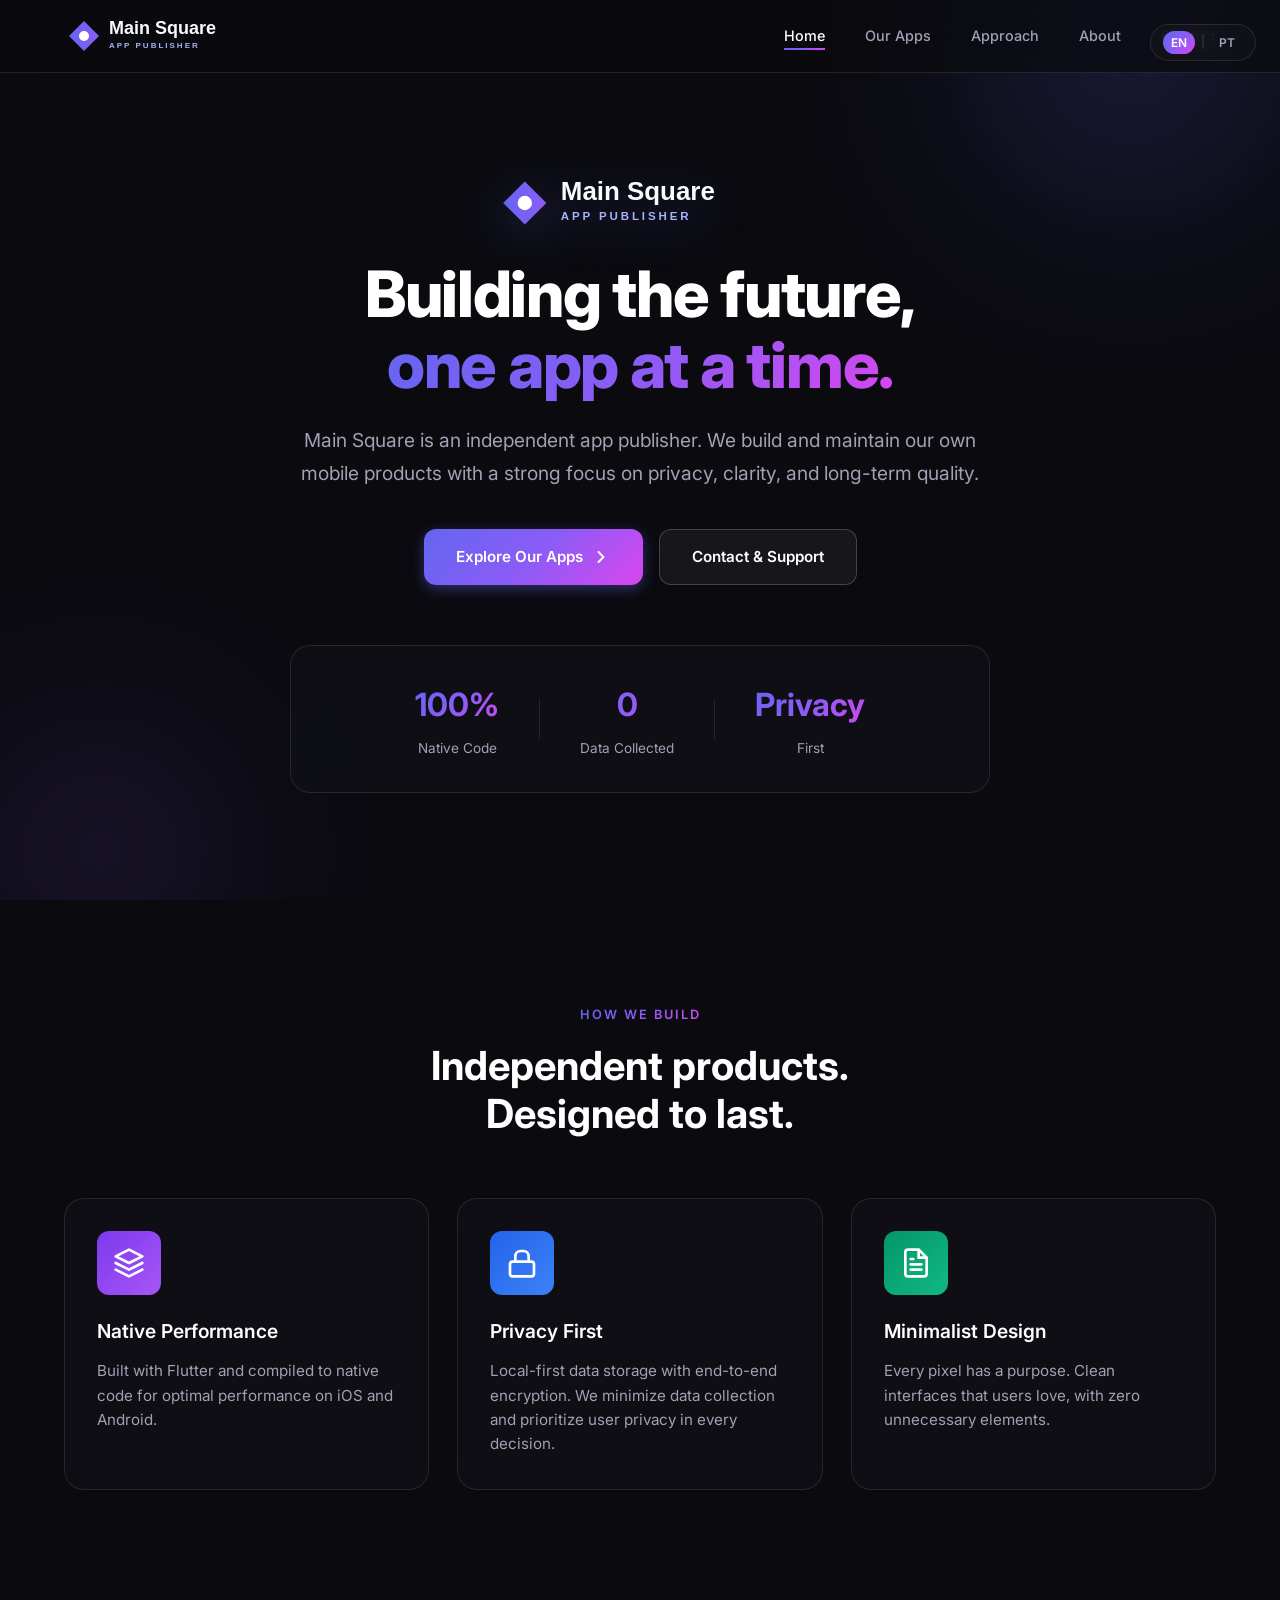
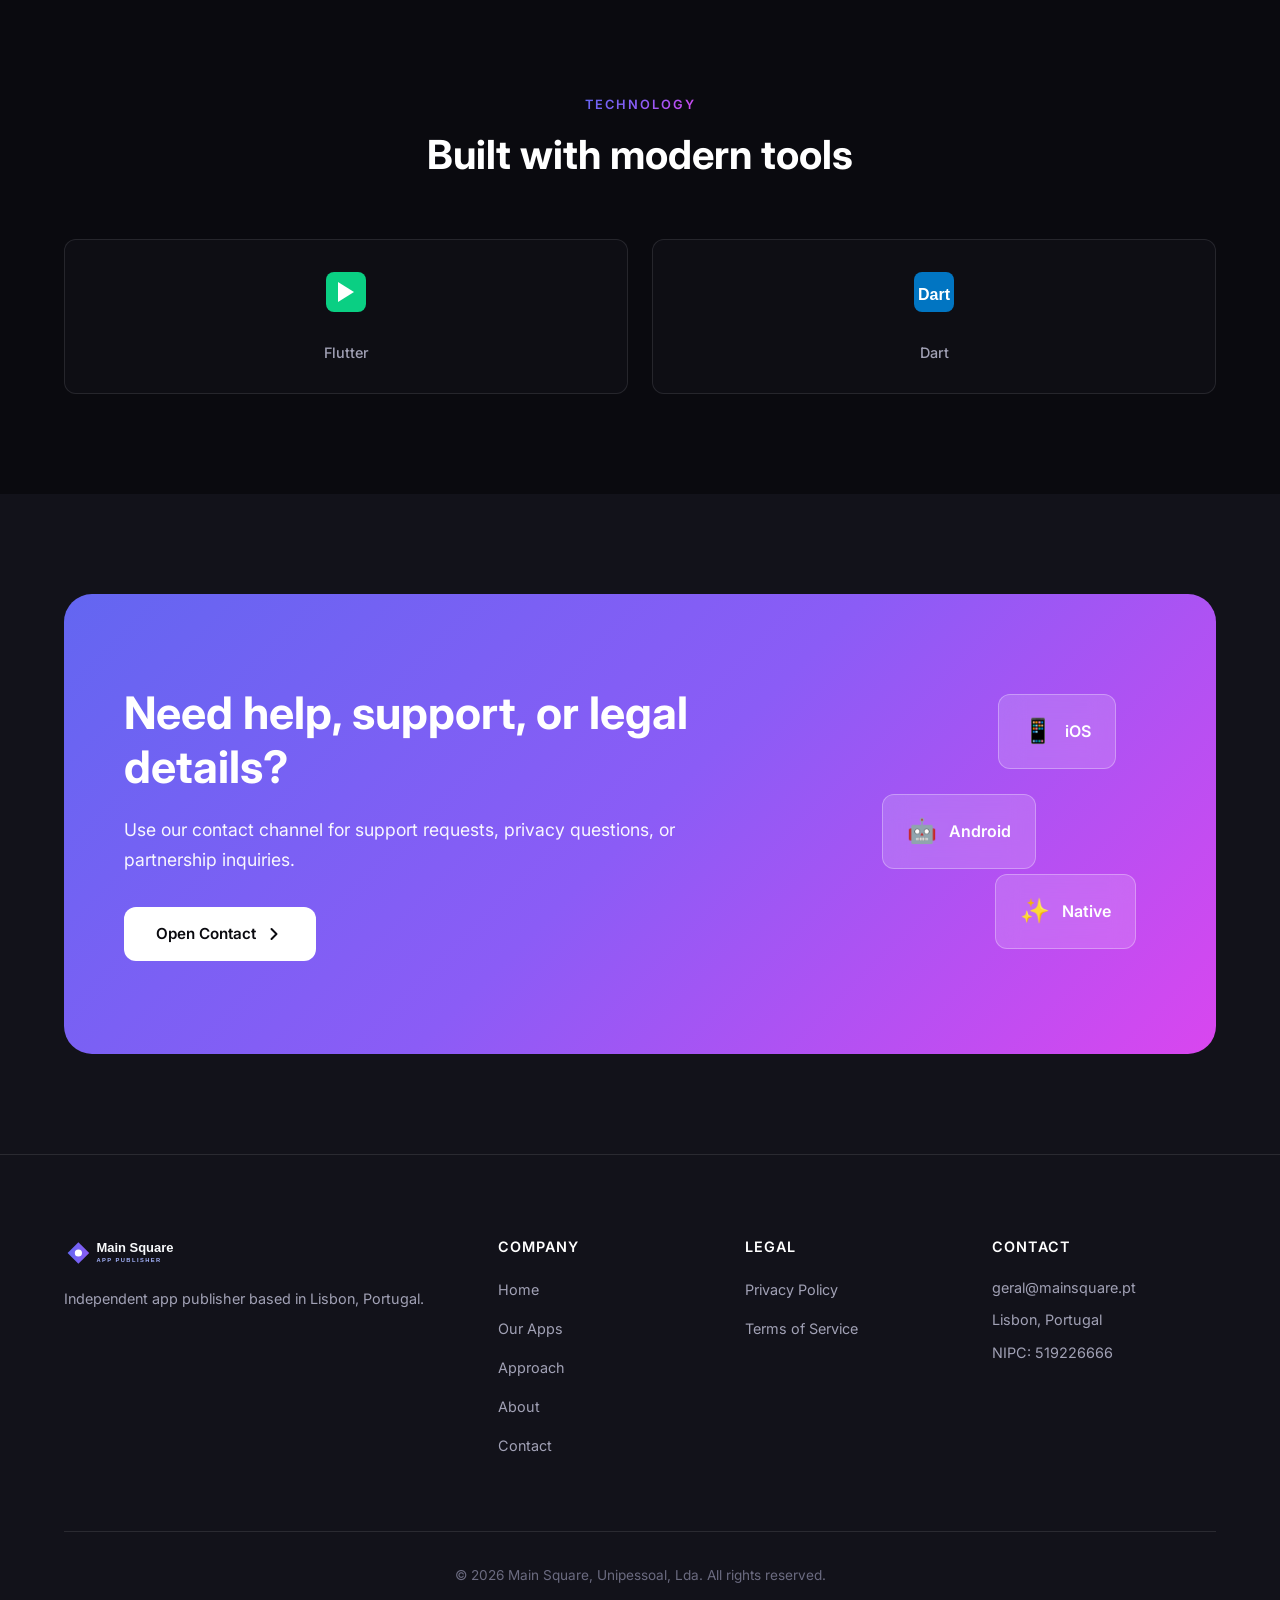
==== commit 77b571e9: "Remove redundant Lisboa badge from footer" ====
--- a/index.html
+++ b/index.html
@@ -199,7 +199,6 @@
                 <div class="footer-brand">
                     <img src="assets/logo.svg" alt="Main Square" class="footer-logo">
                     <p data-en="Independent app publisher based in Lisbon, Portugal." data-pt="Editora independente de aplicações com sede em Lisboa, Portugal.">Independent app publisher based in Lisbon, Portugal.</p>
-                    <div class="hero-badge" style="margin-top: 1rem; display: inline-block;" data-en="🇵🇹 Based in Lisbon, Portugal" data-pt="🇵🇹 Sediado em Lisboa, Portugal">🇵🇹 Based in Lisbon, Portugal</div>
                 </div>
                 <div class="footer-links">
                     <h4 data-en="Company" data-pt="Empresa">Company</h4>
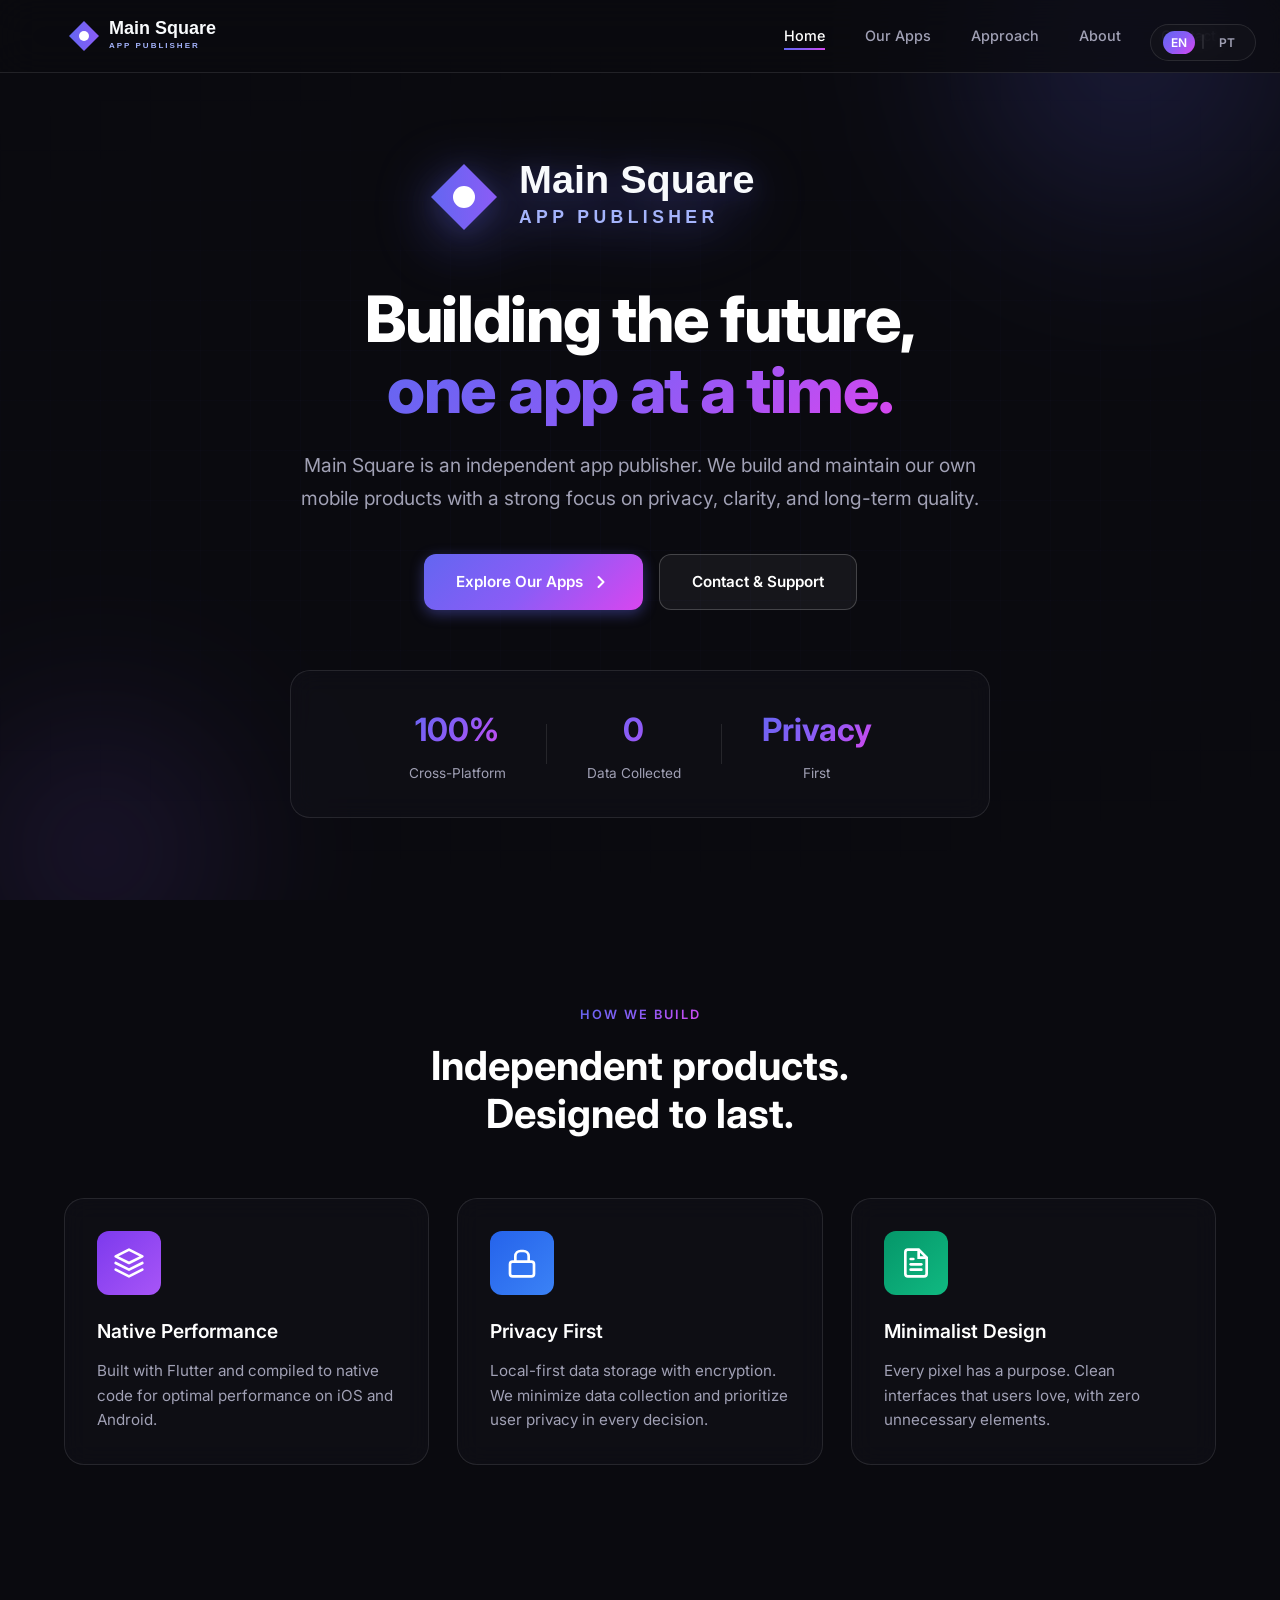
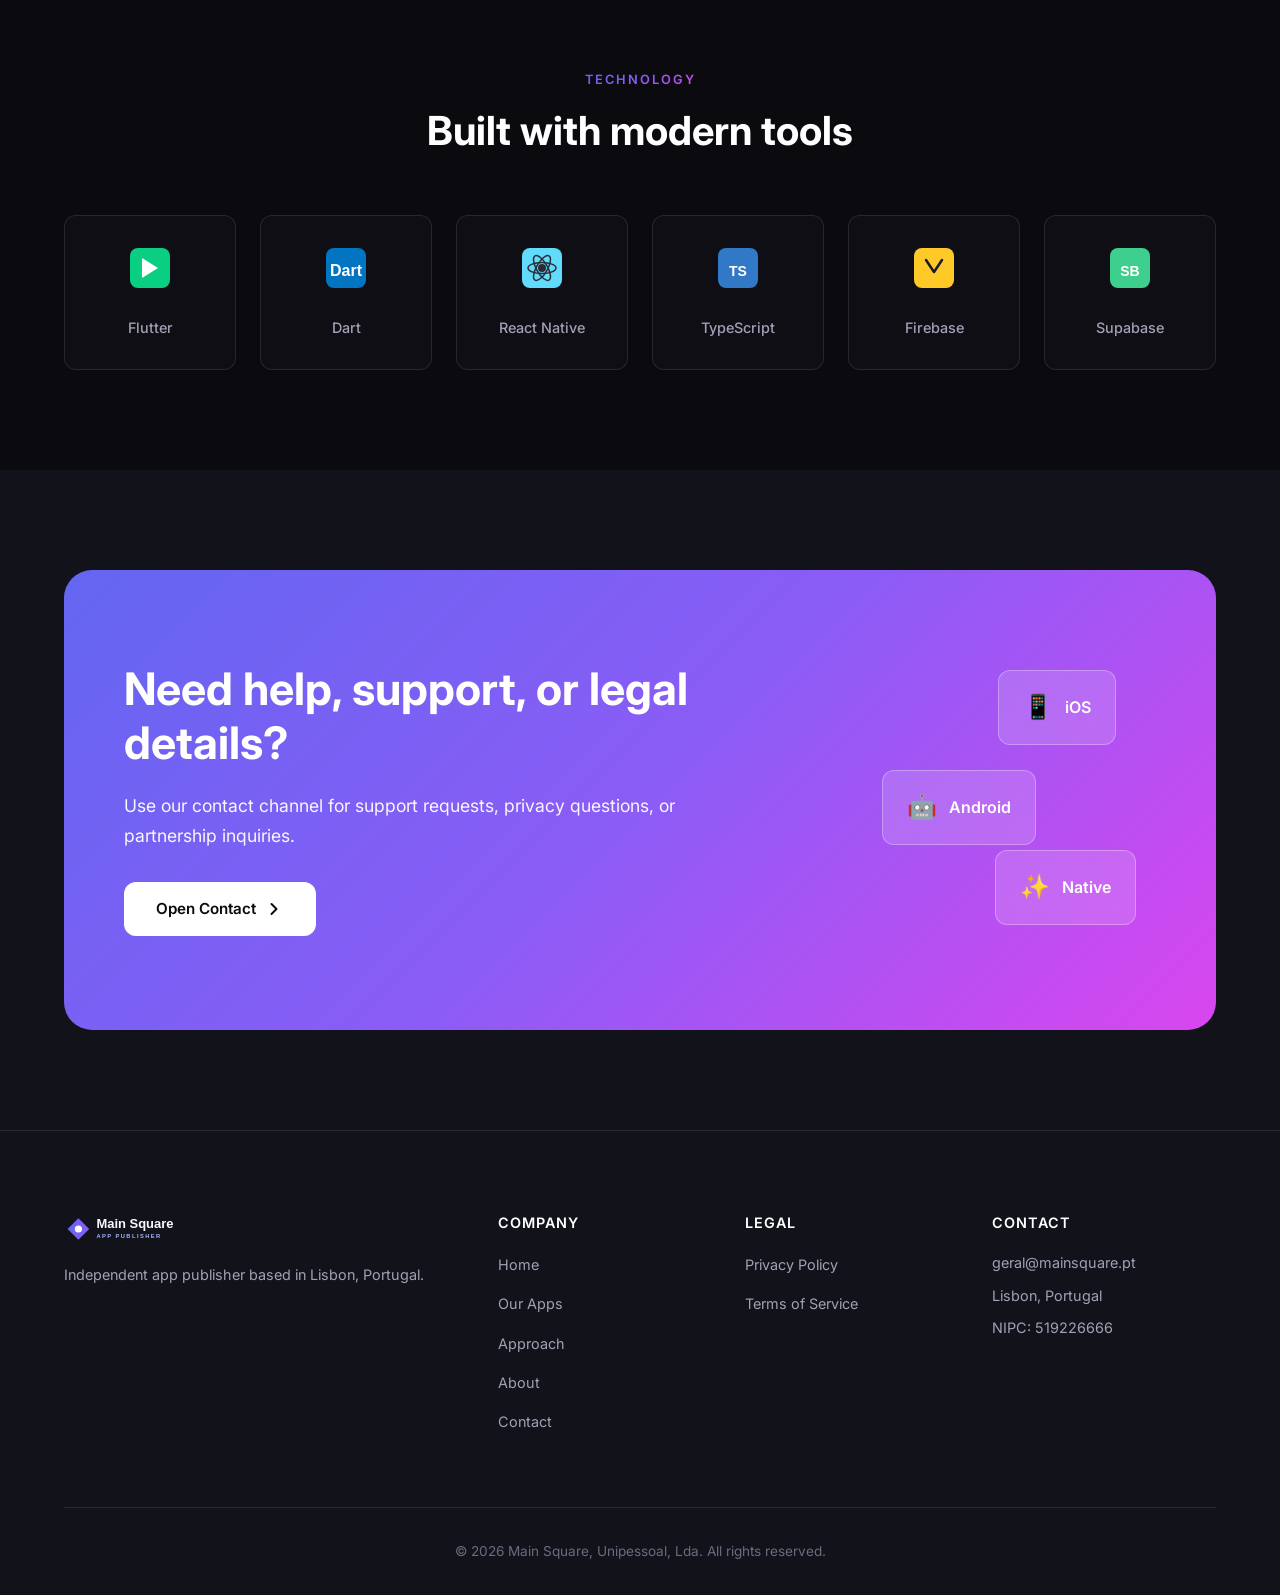
==== commit 6bac3e02: "Fix approach page: replace false native claims with actual tech stack (Flutter, React Native, Fireba" ====
--- a/index.html
+++ b/index.html
@@ -54,7 +54,7 @@
                     <span data-en="Building the future," data-pt="Construímos o futuro,">Building the future,</span><br>
                     <span class="gradient-text" data-en="one app at a time." data-pt="uma app de cada vez.">one app at a time.</span>
                 </h1>
-                <p class="hero-subtitle" data-en="Main Square is an independent app publisher. We build and maintain our own mobile products with a strong focus on privacy, clarity, and long-term quality." data-pt="A Main Square é uma publicadora independente de aplicações. Criamos e mantemos os nossos próprios produtos mobile com foco em privacidade, clareza e qualidade a longo prazo.">Main Square is an independent app publisher. We build and maintain our own mobile products with a strong focus on privacy, clarity, and long-term quality.</p>
+                <p class="hero-subtitle" data-en="Main Square is an independent app publisher. We build and maintain our own mobile products with a strong focus on privacy, clarity, and long-term quality." data-pt="A Main Square é uma editora independente de aplicações. Criamos e mantemos os nossos próprios produtos mobile com foco em privacidade, clareza e qualidade a longo prazo.">Main Square is an independent app publisher. We build and maintain our own mobile products with a strong focus on privacy, clarity, and long-term quality.</p>
                 <div class="hero-cta">
                     <a href="apps.html" class="btn btn-primary">
                         <span data-en="Explore Our Apps" data-pt="Ver Aplicações">Explore Our Apps</span>
@@ -67,7 +67,7 @@
                 <div class="hero-stats">
                     <div class="stat-item">
                         <div class="stat-number">100%</div>
-                        <div class="stat-label" data-en="Native Code" data-pt="Código Nativo">Native Code</div>
+                        <div class="stat-label" data-en="Cross-Platform" data-pt="Multiplataforma">Cross-Platform</div>
                     </div>
                     <div class="stat-divider"></div>
                     <div class="stat-item">
@@ -111,7 +111,7 @@
                         </svg>
                     </div>
                     <h3 data-en="Privacy First" data-pt="Privacidade Primeiro">Privacy First</h3>
-                    <p data-en="Local-first data storage with end-to-end encryption. We minimize data collection and prioritize user privacy in every decision." data-pt="Armazenamento local com encriptação ponta-a-ponta. Minimizamos a recolha de dados e priorizamos a privacidade em cada decisão.">Local-first data storage with end-to-end encryption. We minimize data collection and prioritize user privacy in every decision.</p>
+                    <p data-en="Local-first data storage with encryption. We minimize data collection and prioritize user privacy in every decision." data-pt="Armazenamento local com encriptação. Minimizamos a recolha de dados e priorizamos a privacidade em cada decisão.">Local-first data storage with encryption. We minimize data collection and prioritize user privacy in every decision.</p>
                 </div>
                 <div class="feature-card">
                     <div class="feature-icon gradient-green">
@@ -155,6 +155,45 @@
                         </svg>
                     </div>
                     <div class="tech-name">Dart</div>
+                </div>
+                <div class="tech-item">
+                    <div class="tech-logo">
+                        <svg width="48" height="48" viewBox="0 0 48 48" fill="none">
+                            <rect x="4" y="4" width="40" height="40" rx="8" fill="#61DAFB"/>
+                            <circle cx="24" cy="24" r="4" fill="#282C34"/>
+                            <ellipse cx="24" cy="24" rx="14" ry="5.5" stroke="#282C34" stroke-width="1.5" fill="none"/>
+                            <ellipse cx="24" cy="24" rx="14" ry="5.5" stroke="#282C34" stroke-width="1.5" fill="none" transform="rotate(60 24 24)"/>
+                            <ellipse cx="24" cy="24" rx="14" ry="5.5" stroke="#282C34" stroke-width="1.5" fill="none" transform="rotate(120 24 24)"/>
+                        </svg>
+                    </div>
+                    <div class="tech-name">React Native</div>
+                </div>
+                <div class="tech-item">
+                    <div class="tech-logo">
+                        <svg width="48" height="48" viewBox="0 0 48 48" fill="none">
+                            <rect x="4" y="4" width="40" height="40" rx="8" fill="#3178C6"/>
+                            <text x="24" y="32" font-family="sans-serif" font-size="14" font-weight="bold" fill="white" text-anchor="middle">TS</text>
+                        </svg>
+                    </div>
+                    <div class="tech-name">TypeScript</div>
+                </div>
+                <div class="tech-item">
+                    <div class="tech-logo">
+                        <svg width="48" height="48" viewBox="0 0 48 48" fill="none">
+                            <rect x="4" y="4" width="40" height="40" rx="8" fill="#FFCA28"/>
+                            <path d="M16 16L24 28L32 16" stroke="#1A1A2E" stroke-width="2.5" stroke-linecap="round" stroke-linejoin="round" fill="none"/>
+                        </svg>
+                    </div>
+                    <div class="tech-name">Firebase</div>
+                </div>
+                <div class="tech-item">
+                    <div class="tech-logo">
+                        <svg width="48" height="48" viewBox="0 0 48 48" fill="none">
+                            <rect x="4" y="4" width="40" height="40" rx="8" fill="#3ECF8E"/>
+                            <text x="24" y="32" font-family="sans-serif" font-size="14" font-weight="bold" fill="white" text-anchor="middle">SB</text>
+                        </svg>
+                    </div>
+                    <div class="tech-name">Supabase</div>
                 </div>
             </div>
         </div>
--- a/css/style.css
+++ b/css/style.css
@@ -292,14 +292,14 @@
 }
 
 .hero-brand {
-    margin-bottom: 20px;
+    margin-bottom: 32px;
 }
 
 .hero-brand img {
-    height: 72px;
+    height: 110px;
     width: auto;
     margin: 0 auto;
-    filter: drop-shadow(0 10px 24px rgba(99, 102, 241, 0.35));
+    filter: drop-shadow(0 12px 32px rgba(99, 102, 241, 0.45)) drop-shadow(0 4px 12px rgba(99, 102, 241, 0.25));
 }
 
 .hero-badge {
@@ -1201,7 +1201,7 @@
     }
 
     .hero-brand img {
-        height: 58px;
+        height: 80px;
     }
 }
 
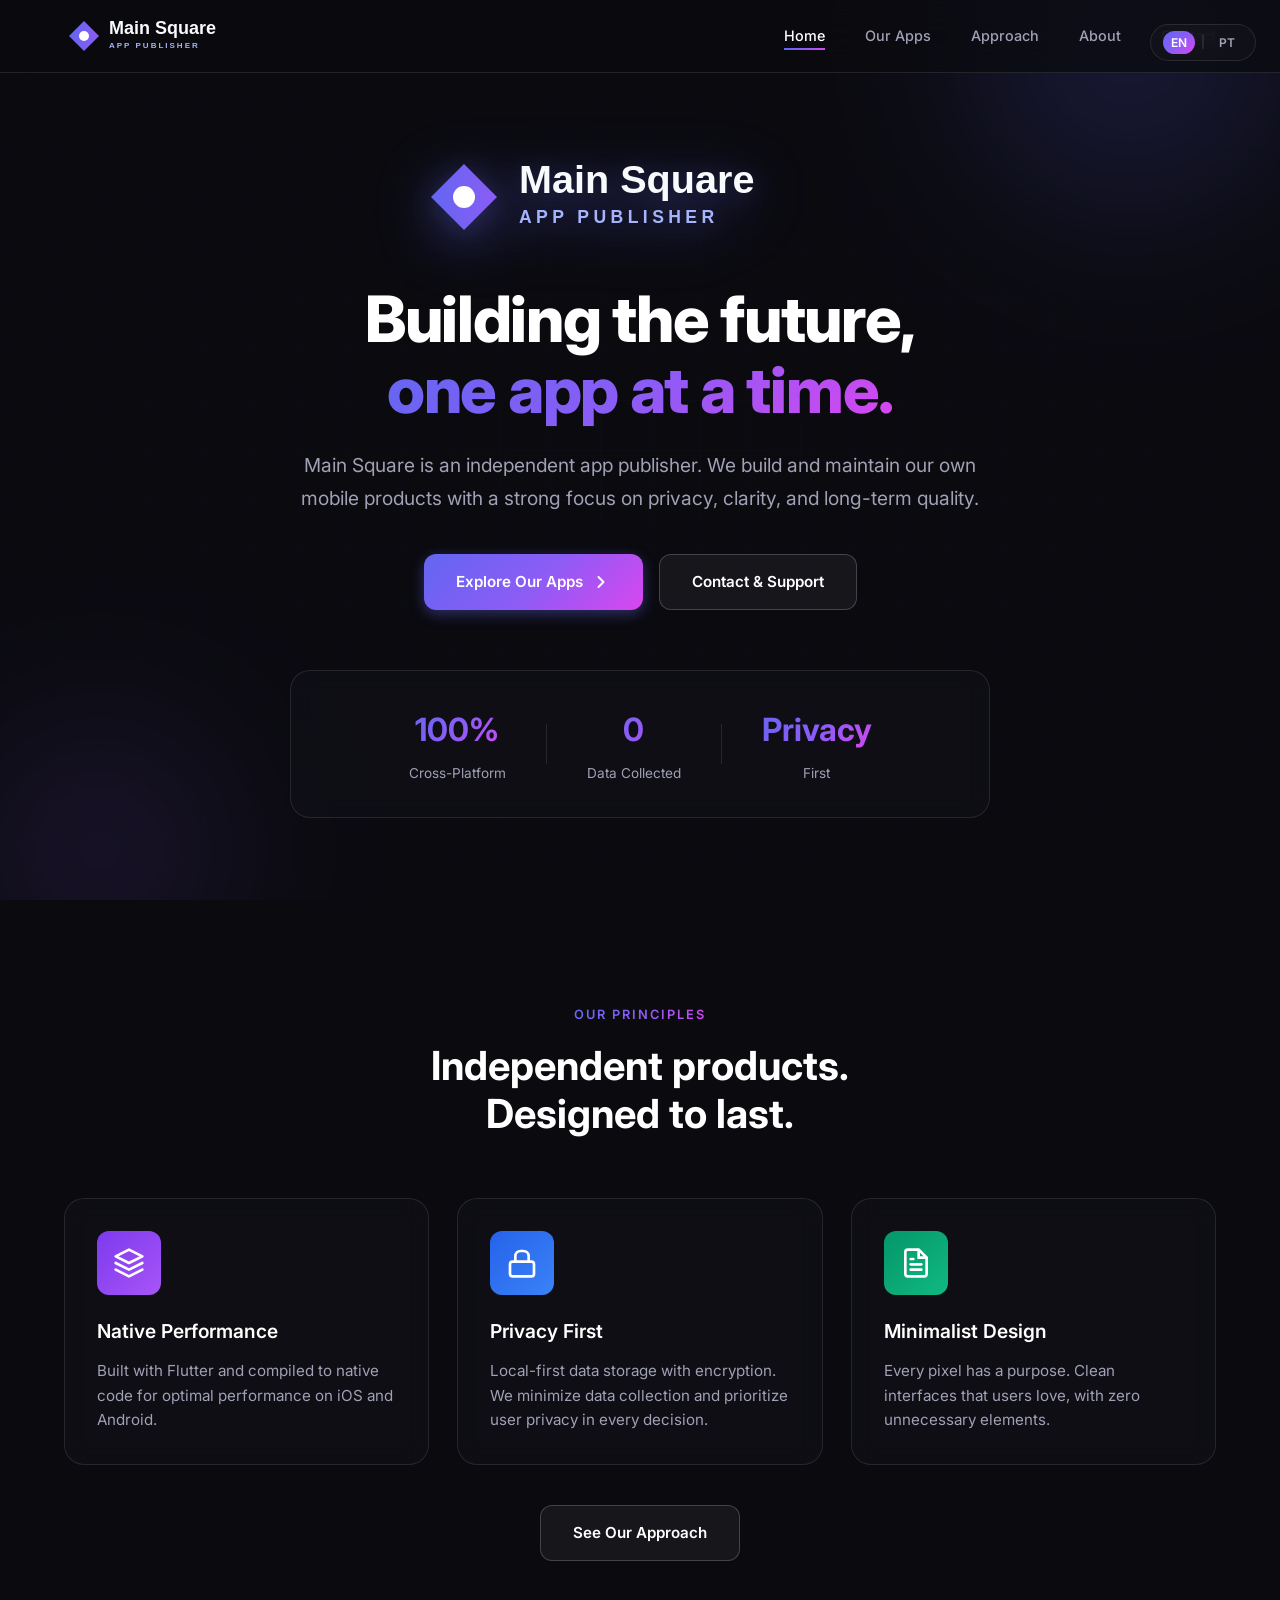
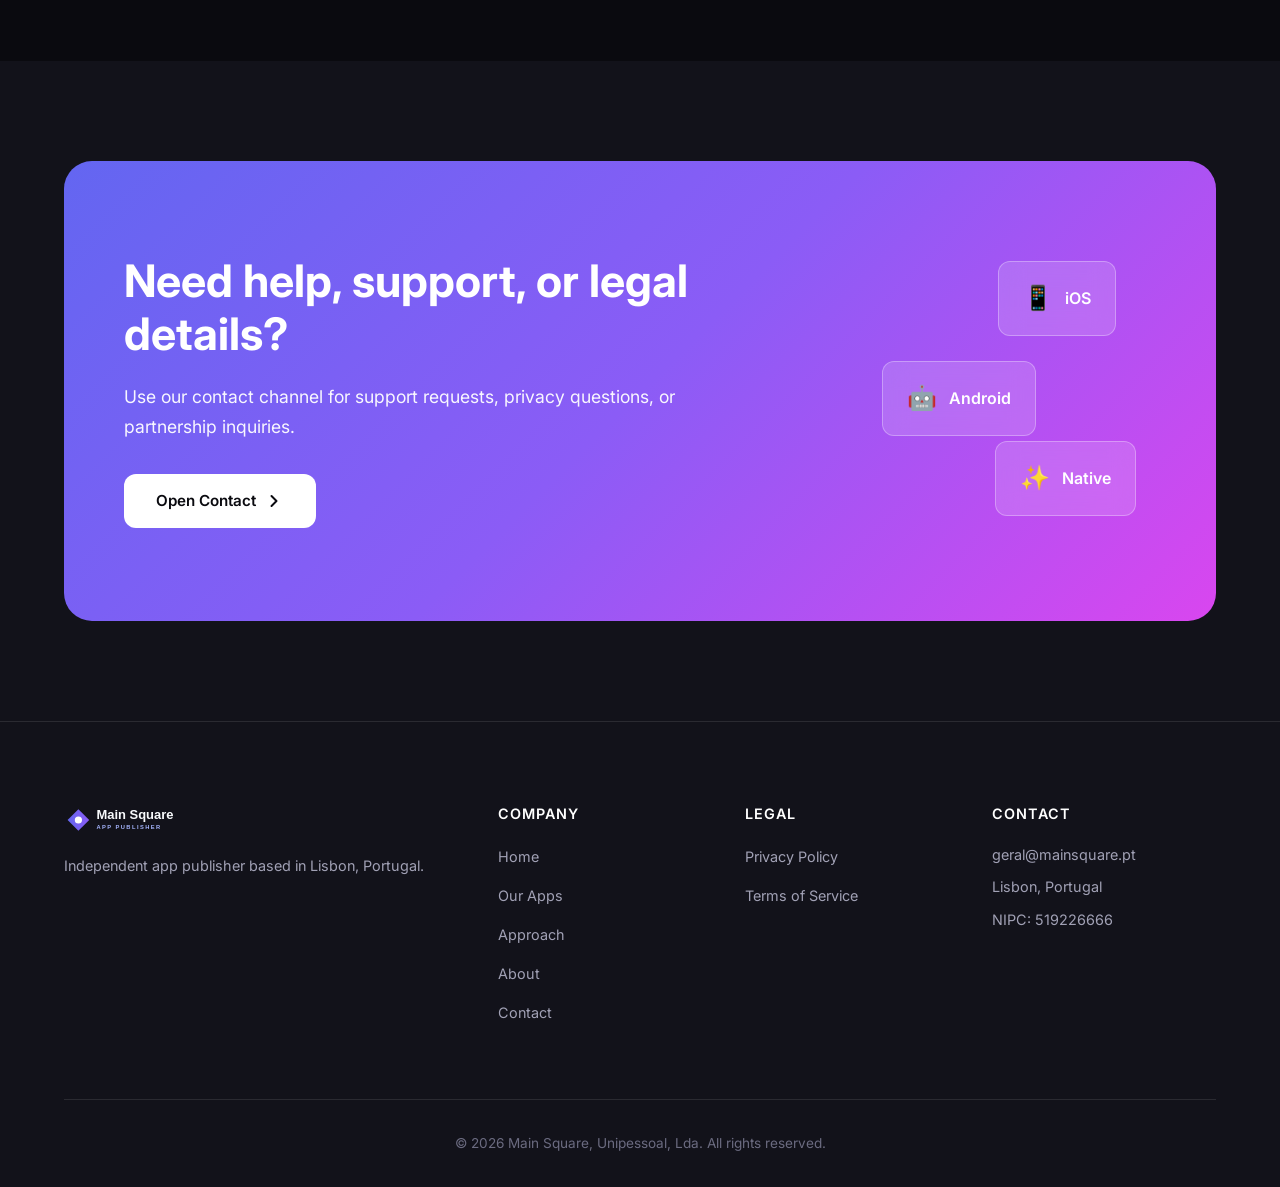
==== commit a9fdb7b9: "Remove redundancies between pages, fix founding year to 2026, differentiate About/Approach/Homepage " ====
--- a/index.html
+++ b/index.html
@@ -88,7 +88,7 @@
     <section class="section why-section">
         <div class="container">
             <div class="section-header center">
-                <div class="section-tag" data-en="How We Build" data-pt="Como Construímos">How We Build</div>
+                <div class="section-tag" data-en="Our Principles" data-pt="Os Nossos Princípios">Our Principles</div>
                 <h2 data-en="Independent products.<br>Designed to last." data-pt="Produtos independentes.<br>Feitos para durar.">Independent products.<br>Designed to last.</h2>
             </div>
             <div class="features-grid">
@@ -127,79 +127,11 @@
                     <p data-en="Every pixel has a purpose. Clean interfaces that users love, with zero unnecessary elements." data-pt="Cada pixel tem um propósito. Interfaces limpas que os utilizadores adoram, sem elementos desnecessários.">Every pixel has a purpose. Clean interfaces that users love, with zero unnecessary elements.</p>
                 </div>
             </div>
+            <div style="text-align: center; margin-top: 40px;">
+                <a href="services.html" class="btn btn-secondary" data-en="See Our Approach" data-pt="Ver a Nossa Abordagem">See Our Approach</a>
+            </div>
         </div>
     </section>
-
-    <!-- Tech Stack Section -->
-    <section class="section tech-section">
-        <div class="container">
-            <div class="section-header center">
-                <div class="section-tag" data-en="Technology" data-pt="Tecnologia">Technology</div>
-                <h2 data-en="Built with modern tools" data-pt="Construído com ferramentas modernas">Built with modern tools</h2>
-            </div>
-            <div class="tech-grid">
-                <div class="tech-item">
-                    <div class="tech-logo">
-                        <svg width="48" height="48" viewBox="0 0 48 48" fill="none">
-                            <rect x="4" y="4" width="40" height="40" rx="8" fill="#0ACF83"/>
-                            <path d="M16 14L32 24L16 34V14Z" fill="white"/>
-                        </svg>
-                    </div>
-                    <div class="tech-name">Flutter</div>
-                </div>
-                <div class="tech-item">
-                    <div class="tech-logo">
-                        <svg width="48" height="48" viewBox="0 0 48 48" fill="none">
-                            <rect x="4" y="4" width="40" height="40" rx="8" fill="#0175C2"/>
-                            <text x="24" y="32" font-family="sans-serif" font-size="16" font-weight="bold" fill="white" text-anchor="middle">Dart</text>
-                        </svg>
-                    </div>
-                    <div class="tech-name">Dart</div>
-                </div>
-                <div class="tech-item">
-                    <div class="tech-logo">
-                        <svg width="48" height="48" viewBox="0 0 48 48" fill="none">
-                            <rect x="4" y="4" width="40" height="40" rx="8" fill="#61DAFB"/>
-                            <circle cx="24" cy="24" r="4" fill="#282C34"/>
-                            <ellipse cx="24" cy="24" rx="14" ry="5.5" stroke="#282C34" stroke-width="1.5" fill="none"/>
-                            <ellipse cx="24" cy="24" rx="14" ry="5.5" stroke="#282C34" stroke-width="1.5" fill="none" transform="rotate(60 24 24)"/>
-                            <ellipse cx="24" cy="24" rx="14" ry="5.5" stroke="#282C34" stroke-width="1.5" fill="none" transform="rotate(120 24 24)"/>
-                        </svg>
-                    </div>
-                    <div class="tech-name">React Native</div>
-                </div>
-                <div class="tech-item">
-                    <div class="tech-logo">
-                        <svg width="48" height="48" viewBox="0 0 48 48" fill="none">
-                            <rect x="4" y="4" width="40" height="40" rx="8" fill="#3178C6"/>
-                            <text x="24" y="32" font-family="sans-serif" font-size="14" font-weight="bold" fill="white" text-anchor="middle">TS</text>
-                        </svg>
-                    </div>
-                    <div class="tech-name">TypeScript</div>
-                </div>
-                <div class="tech-item">
-                    <div class="tech-logo">
-                        <svg width="48" height="48" viewBox="0 0 48 48" fill="none">
-                            <rect x="4" y="4" width="40" height="40" rx="8" fill="#FFCA28"/>
-                            <path d="M16 16L24 28L32 16" stroke="#1A1A2E" stroke-width="2.5" stroke-linecap="round" stroke-linejoin="round" fill="none"/>
-                        </svg>
-                    </div>
-                    <div class="tech-name">Firebase</div>
-                </div>
-                <div class="tech-item">
-                    <div class="tech-logo">
-                        <svg width="48" height="48" viewBox="0 0 48 48" fill="none">
-                            <rect x="4" y="4" width="40" height="40" rx="8" fill="#3ECF8E"/>
-                            <text x="24" y="32" font-family="sans-serif" font-size="14" font-weight="bold" fill="white" text-anchor="middle">SB</text>
-                        </svg>
-                    </div>
-                    <div class="tech-name">Supabase</div>
-                </div>
-            </div>
-        </div>
-    </section>
-
-    <!-- CTA Section -->
     <section class="section cta-section">
         <div class="container">
             <div class="cta-card">
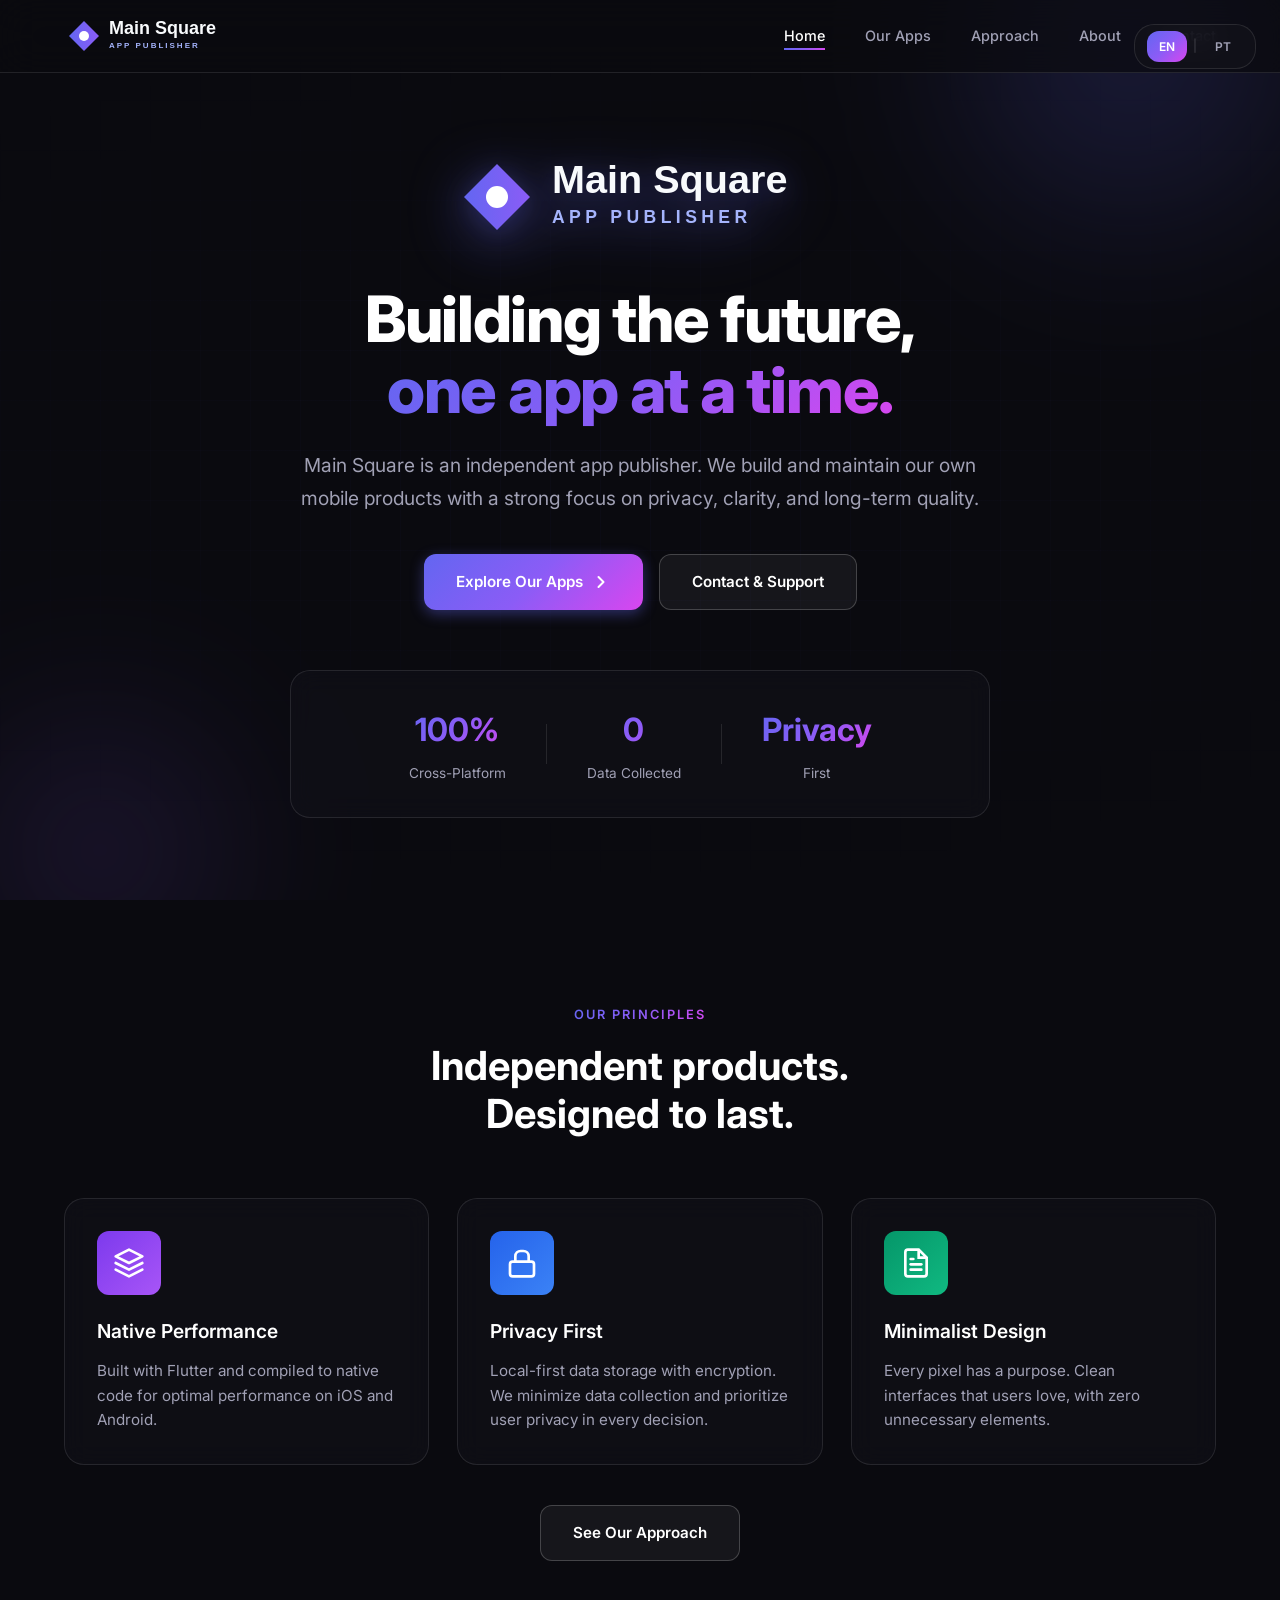
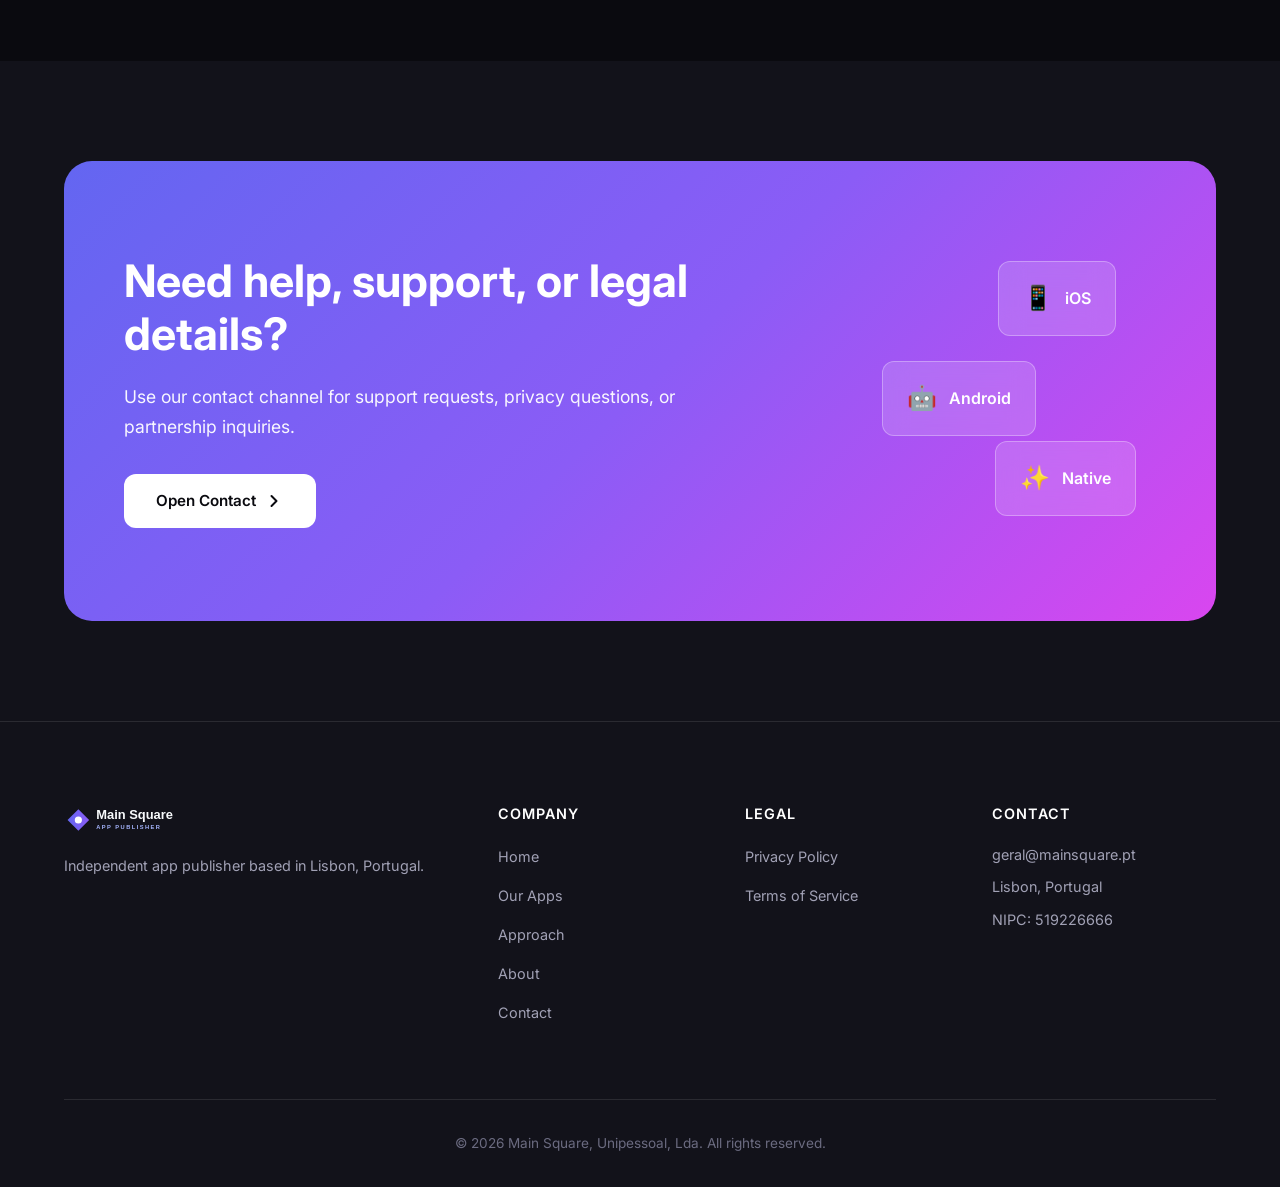
==== commit 62ba3cf3: "Fix mobile responsiveness: overflow-x clip, lightbox layout, Apple compliance" ====
--- a/index.html
+++ b/index.html
@@ -3,6 +3,9 @@
 <head>
     <meta charset="UTF-8">
     <meta name="viewport" content="width=device-width, initial-scale=1.0">
+    <meta name="theme-color" content="#0a0a0f">
+    <meta name="apple-mobile-web-app-capable" content="yes">
+    <meta name="apple-mobile-web-app-status-bar-style" content="black-translucent">
     <meta name="description" content="Main Square — Independent app publisher based in Portugal, creating mobile apps for iOS and Android.">
     <title>Main Square — Mobile Software Studio</title>
     <link rel="stylesheet" href="css/style.css">
--- a/css/style.css
+++ b/css/style.css
@@ -47,6 +47,9 @@
 html {
     scroll-behavior: smooth;
     font-size: 16px;
+    -webkit-text-size-adjust: 100%;
+    text-size-adjust: 100%;
+    overflow-x: clip;
 }
 
 body {
@@ -56,7 +59,8 @@
     line-height: 1.7;
     -webkit-font-smoothing: antialiased;
     -moz-osx-font-smoothing: grayscale;
-    overflow-x: hidden;
+    overflow-x: clip;
+    width: 100%;
 }
 
 a {
@@ -105,9 +109,11 @@
     font-weight: 600;
     color: var(--color-text-secondary);
     cursor: pointer;
-    padding: 4px 8px;
+    padding: 8px 12px;
     border-radius: 12px;
     transition: var(--transition);
+    -webkit-tap-highlight-color: transparent;
+    touch-action: manipulation;
 }
 
 .lang-btn.active {
@@ -175,6 +181,7 @@
     color: var(--color-text-secondary);
     position: relative;
     transition: var(--transition);
+    -webkit-tap-highlight-color: transparent;
 }
 
 .nav-links a:hover,
@@ -205,7 +212,13 @@
     background: none;
     border: none;
     cursor: pointer;
-    padding: 8px;
+    padding: 12px;
+    -webkit-tap-highlight-color: transparent;
+    touch-action: manipulation;
+    min-width: 44px;
+    min-height: 44px;
+    align-items: center;
+    justify-content: center;
 }
 
 .nav-menu-btn span {
@@ -214,6 +227,18 @@
     background: var(--color-text);
     border-radius: 2px;
     transition: var(--transition);
+}
+
+.nav-menu-btn.active span:nth-child(1) {
+    transform: rotate(45deg) translate(5px, 5px);
+}
+
+.nav-menu-btn.active span:nth-child(2) {
+    opacity: 0;
+}
+
+.nav-menu-btn.active span:nth-child(3) {
+    transform: rotate(-45deg) translate(5px, -5px);
 }
 
 /* --- Hero Section --- */
@@ -400,6 +425,8 @@
     cursor: pointer;
     border: none;
     text-align: center;
+    -webkit-tap-highlight-color: transparent;
+    touch-action: manipulation;
 }
 
 .btn-primary {
@@ -438,6 +465,7 @@
 .section {
     padding: 100px 0;
     position: relative;
+    overflow-x: clip;
 }
 
 .section-header {
@@ -488,7 +516,7 @@
 /* --- Features Grid --- */
 .features-grid {
     display: grid;
-    grid-template-columns: repeat(auto-fit, minmax(280px, 1fr));
+    grid-template-columns: repeat(auto-fit, minmax(min(280px, 100%), 1fr));
     gap: 28px;
 }
 
@@ -645,6 +673,7 @@
     padding: 160px 0 80px;
     text-align: center;
     position: relative;
+    overflow: clip;
 }
 
 .page-header::before {
@@ -653,11 +682,13 @@
     top: 0;
     left: 50%;
     transform: translateX(-50%);
-    width: 600px;
+    width: 100%;
+    max-width: 600px;
     height: 600px;
     background: radial-gradient(circle, rgba(99, 102, 241, 0.15) 0%, transparent 70%);
     filter: blur(60px);
     z-index: 0;
+    pointer-events: none;
 }
 
 .header-content {
@@ -848,7 +879,7 @@
 .legal-links-grid {
     margin-top: 28px;
     display: grid;
-    grid-template-columns: repeat(auto-fit, minmax(220px, 1fr));
+    grid-template-columns: repeat(auto-fit, minmax(min(220px, 100%), 1fr));
     gap: 14px;
 }
 
@@ -1002,7 +1033,7 @@
 /* --- Coming Soon Section --- */
 .coming-soon-grid {
     display: grid;
-    grid-template-columns: repeat(auto-fit, minmax(280px, 1fr));
+    grid-template-columns: repeat(auto-fit, minmax(min(280px, 100%), 1fr));
     gap: 28px;
 }
 
@@ -1069,6 +1100,7 @@
     background: var(--color-surface);
     padding: 80px 0 32px;
     border-top: 1px solid rgba(255, 255, 255, 0.1);
+    overflow-x: clip;
 }
 
 .footer-grid {
@@ -1136,12 +1168,79 @@
 }
 
 /* ==============================================
+   Page-Specific Layouts
+   ============================================== */
+
+.content-grid {
+    display: grid;
+    grid-template-columns: 1fr 1fr;
+    gap: 60px;
+    align-items: center;
+}
+
+.content-grid.align-start {
+    align-items: start;
+}
+
+.content-grid.mb-80 {
+    margin-bottom: 80px;
+}
+
+.decorative-box {
+    height: 400px;
+    border-radius: var(--radius-xl);
+    display: flex;
+    align-items: center;
+    justify-content: center;
+    position: relative;
+    overflow: hidden;
+}
+
+.about-heading {
+    font-size: 2.5rem;
+    margin-bottom: 24px;
+}
+
+.year-display {
+    font-size: 5rem;
+    font-weight: 900;
+    background: linear-gradient(135deg, rgba(255,255,255,0.9), rgba(255,255,255,0.6));
+    -webkit-background-clip: text;
+    -webkit-text-fill-color: transparent;
+    background-clip: text;
+}
+
+.cta-buttons {
+    display: flex;
+    gap: 16px;
+    justify-content: center;
+    flex-wrap: wrap;
+}
+
+/* ==============================================
    Responsive Design
    ============================================== */
 
 @media (max-width: 1024px) {
     .hero-title {
         font-size: 3rem;
+    }
+
+    .content-grid {
+        grid-template-columns: 1fr;
+        gap: 40px;
+    }
+
+    .decorative-box {
+        height: 280px;
+    }
+
+    .about-heading {
+        font-size: 2rem;
+    }
+
+    .year-display {
+        font-size: 4rem;
     }
     
     .cta-card {
@@ -1194,6 +1293,22 @@
     .app-showcase {
         padding: 40px 28px;
     }
+
+    .cta-card {
+        padding: 50px 28px;
+    }
+
+    .cta-content h2 {
+        font-size: 2rem;
+    }
+
+    .cta-alt-content {
+        padding: 50px 28px;
+    }
+
+    .cta-alt-content h2 {
+        font-size: 2rem;
+    }
     
     .footer-grid {
         grid-template-columns: 1fr;
@@ -1202,6 +1317,18 @@
 
     .hero-brand img {
         height: 80px;
+    }
+
+    .decorative-box {
+        height: 220px;
+    }
+
+    .about-heading {
+        font-size: 1.8rem;
+    }
+
+    .year-display {
+        font-size: 3rem;
     }
 }
 
@@ -1253,6 +1380,38 @@
         width: 240px;
         height: 480px;
     }
+
+    .cta-card {
+        padding: 40px 20px;
+    }
+
+    .cta-content h2 {
+        font-size: 1.8rem;
+    }
+
+    .cta-alt-content {
+        padding: 40px 20px;
+    }
+
+    .cta-alt-content h2 {
+        font-size: 1.8rem;
+    }
+
+    .cta-alt-content p {
+        font-size: 1rem;
+    }
+
+    .app-showcase {
+        padding: 28px 16px;
+    }
+
+    .header-content h1 {
+        font-size: 2rem;
+    }
+
+    .section-header h2 {
+        font-size: 1.6rem;
+    }
 }
 
 /* --- Animations --- */
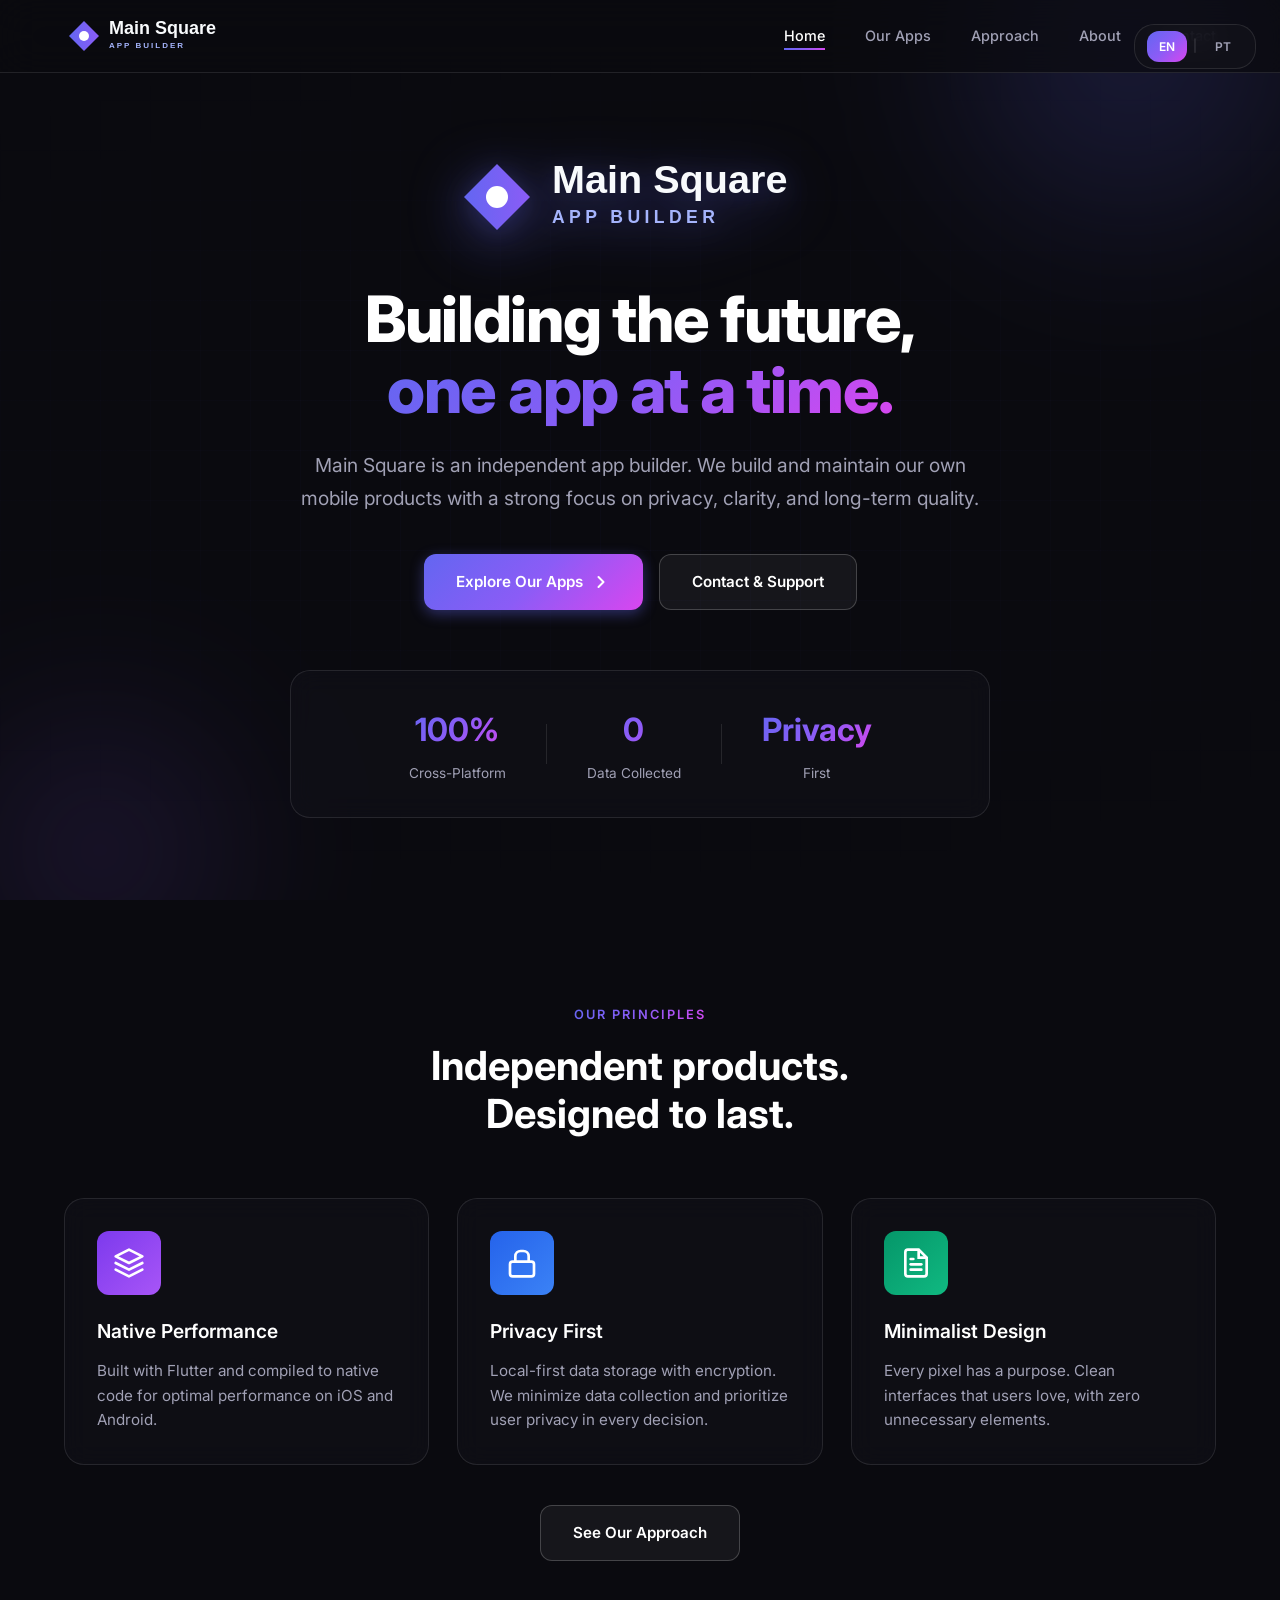
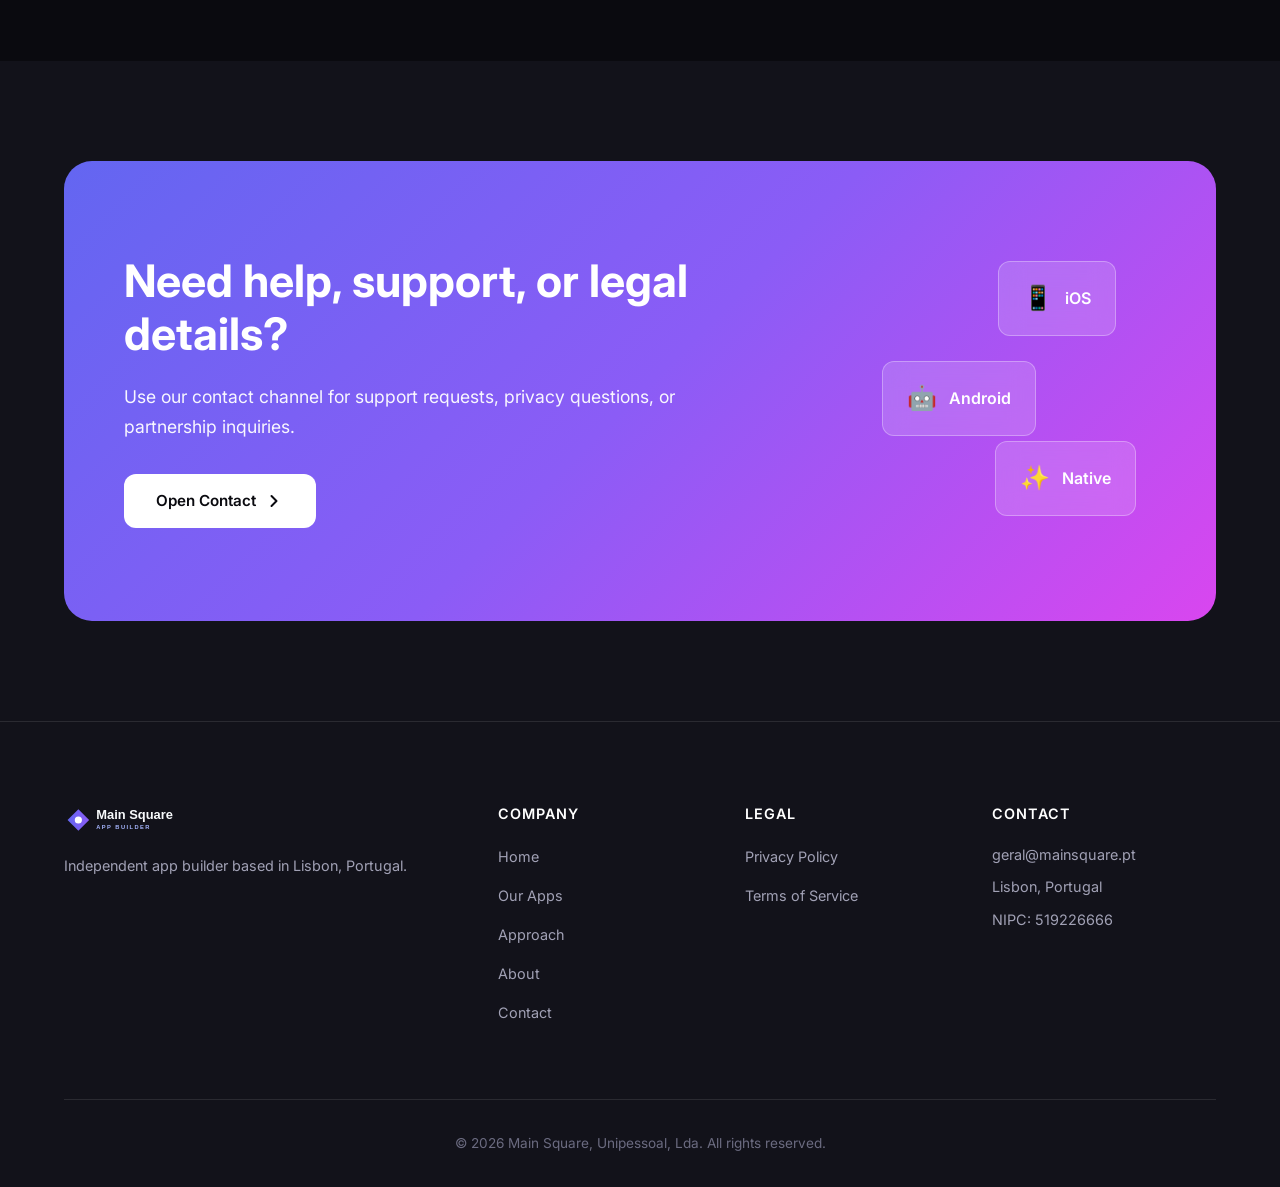
==== commit 4d27febb: "branding: rename App Publisher to App Builder site-wide" ====
--- a/index.html
+++ b/index.html
@@ -6,8 +6,9 @@
     <meta name="theme-color" content="#0a0a0f">
     <meta name="apple-mobile-web-app-capable" content="yes">
     <meta name="apple-mobile-web-app-status-bar-style" content="black-translucent">
-    <meta name="description" content="Main Square — Independent app publisher based in Portugal, creating mobile apps for iOS and Android.">
+    <meta name="description" content="Main Square — Independent app builder based in Portugal, creating mobile apps for iOS and Android.">
     <title>Main Square — Mobile Software Studio</title>
+    <link rel="canonical" href="https://mainsquare.pt/">
     <link rel="stylesheet" href="css/style.css">
     <link rel="preconnect" href="https://fonts.googleapis.com">
     <link rel="preconnect" href="https://fonts.gstatic.com" crossorigin>
@@ -57,7 +58,7 @@
                     <span data-en="Building the future," data-pt="Construímos o futuro,">Building the future,</span><br>
                     <span class="gradient-text" data-en="one app at a time." data-pt="uma app de cada vez.">one app at a time.</span>
                 </h1>
-                <p class="hero-subtitle" data-en="Main Square is an independent app publisher. We build and maintain our own mobile products with a strong focus on privacy, clarity, and long-term quality." data-pt="A Main Square é uma editora independente de aplicações. Criamos e mantemos os nossos próprios produtos mobile com foco em privacidade, clareza e qualidade a longo prazo.">Main Square is an independent app publisher. We build and maintain our own mobile products with a strong focus on privacy, clarity, and long-term quality.</p>
+                <p class="hero-subtitle" data-en="Main Square is an independent app builder. We build and maintain our own mobile products with a strong focus on privacy, clarity, and long-term quality." data-pt="A Main Square é uma editora independente de aplicações. Criamos e mantemos os nossos próprios produtos mobile com foco em privacidade, clareza e qualidade a longo prazo.">Main Square is an independent app builder. We build and maintain our own mobile products with a strong focus on privacy, clarity, and long-term quality.</p>
                 <div class="hero-cta">
                     <a href="apps.html" class="btn btn-primary">
                         <span data-en="Explore Our Apps" data-pt="Ver Aplicações">Explore Our Apps</span>
@@ -172,7 +173,7 @@
             <div class="footer-grid">
                 <div class="footer-brand">
                     <img src="assets/logo.svg" alt="Main Square" class="footer-logo">
-                    <p data-en="Independent app publisher based in Lisbon, Portugal." data-pt="Editora independente de aplicações com sede em Lisboa, Portugal.">Independent app publisher based in Lisbon, Portugal.</p>
+                    <p data-en="Independent app builder based in Lisbon, Portugal." data-pt="Editora independente de aplicações com sede em Lisboa, Portugal.">Independent app builder based in Lisbon, Portugal.</p>
                 </div>
                 <div class="footer-links">
                     <h4 data-en="Company" data-pt="Empresa">Company</h4>
--- a/css/style.css
+++ b/css/style.css
@@ -722,6 +722,7 @@
     border: 1px solid rgba(255, 255, 255, 0.1);
     border-radius: var(--radius-xl);
     align-items: center;
+    position: relative;
 }
 
 .app-showcase.featured {
@@ -794,9 +795,41 @@
 }
 
 .app-platforms {
-    display: flex;
-    gap: 12px;
+    display: grid;
+    grid-template-columns: repeat(auto-fit, minmax(min(220px, 100%), 1fr));
+    gap: 14px;
     margin-bottom: 24px;
+}
+
+.store-download-group {
+    display: flex;
+    flex-direction: column;
+    align-items: center;
+    gap: 10px;
+}
+
+.store-badge {
+    width: 160px;
+    height: 54px;
+    object-fit: contain;
+    object-position: left center;
+    display: block;
+    transition: opacity 0.2s, transform 0.15s;
+}
+
+.store-badge:hover {
+    opacity: 0.85;
+    transform: translateY(-1px);
+}
+
+.store-qr {
+    width: 160px;
+    height: 160px;
+    border-radius: 8px;
+    border: 1px solid rgba(255, 255, 255, 0.1);
+    background: #fff;
+    padding: 4px;
+    display: block;
 }
 
 .platform-pill {
@@ -809,10 +842,21 @@
     border-radius: 20px;
     font-size: 0.9rem;
     font-weight: 500;
+    color: inherit;
+    text-decoration: none;
+    transition: background 0.2s, border-color 0.2s, transform 0.15s;
+}
+
+a.platform-pill:hover {
+    background: rgba(255, 255, 255, 0.1);
+    border-color: rgba(255, 255, 255, 0.25);
+    transform: translateY(-1px);
 }
 
 .app-status {
-    margin-bottom: 28px;
+    position: absolute;
+    top: 60px;
+    right: 60px;
 }
 
 .status-badge {
@@ -833,6 +877,65 @@
     background: rgba(234, 179, 8, 0.1);
     border-color: rgba(234, 179, 8, 0.3);
     color: #fde047;
+}
+
+.status-badge.available {
+    background: rgba(16, 185, 129, 0.12);
+    border-color: rgba(16, 185, 129, 0.35);
+    color: #6ee7b7;
+}
+
+.store-buttons {
+    display: flex;
+    flex-wrap: wrap;
+    gap: 12px;
+    margin-top: 16px;
+}
+
+.store-btn {
+    display: inline-flex;
+    align-items: center;
+    gap: 12px;
+    padding: 10px 20px;
+    border-radius: 12px;
+    border: 1px solid rgba(255, 255, 255, 0.15);
+    background: rgba(255, 255, 255, 0.05);
+    color: #fff;
+    text-decoration: none;
+    font-size: 0.85rem;
+    transition: background 0.2s, border-color 0.2s, transform 0.15s;
+    white-space: nowrap;
+}
+
+.store-btn:hover {
+    background: rgba(255, 255, 255, 0.1);
+    border-color: rgba(255, 255, 255, 0.3);
+    transform: translateY(-1px);
+}
+
+.store-btn-text {
+    display: flex;
+    flex-direction: column;
+    line-height: 1.2;
+}
+
+.store-btn-text span {
+    font-size: 0.72rem;
+    opacity: 0.7;
+    font-weight: 400;
+}
+
+.store-btn-text strong {
+    font-size: 0.95rem;
+    font-weight: 600;
+}
+
+.apple-btn:hover {
+    border-color: rgba(255, 255, 255, 0.4);
+}
+
+.google-btn:hover {
+    border-color: rgba(99, 102, 241, 0.5);
 }
 
 .status-dot {
